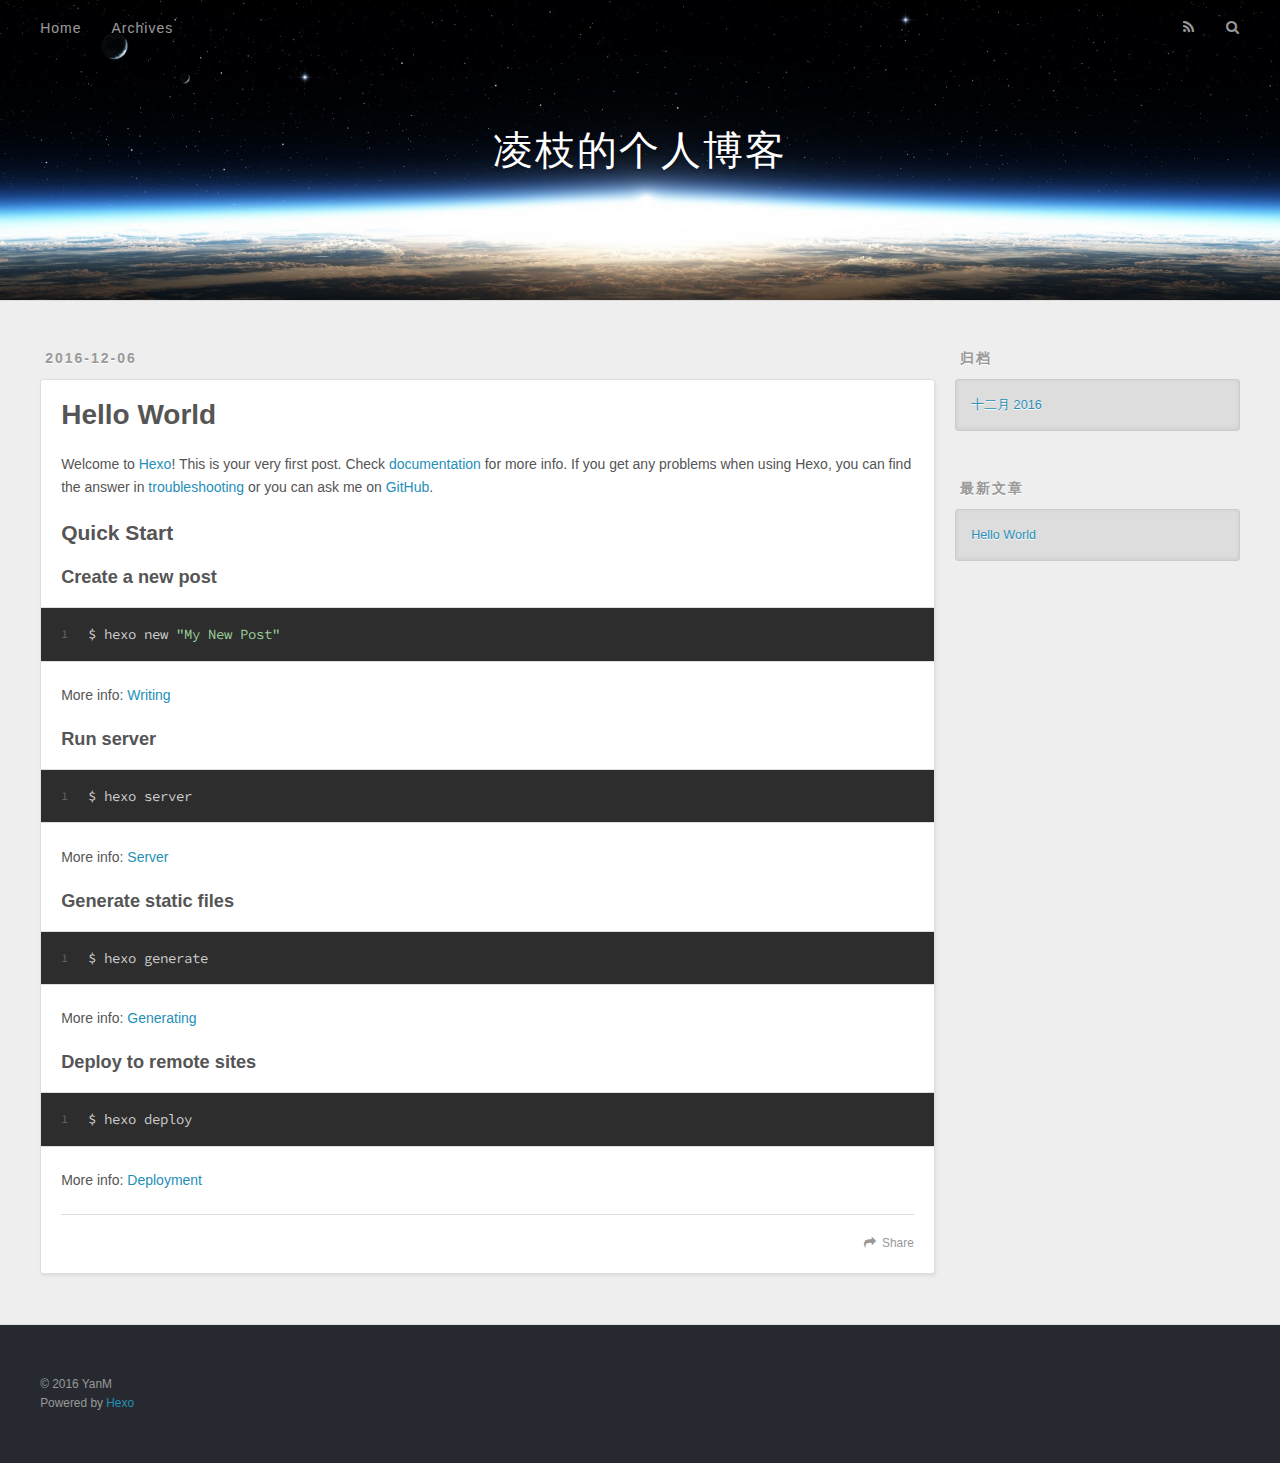
==== 2016/12/06/hello-world/index.html @ a0cae117 "Site updated: 2016-12-06 18:50:30" ====
<!DOCTYPE html>
<html>
<head>
  <meta charset="utf-8">
  
  <title>Hello World | 凌枝的个人博客</title>
  <meta name="viewport" content="width=device-width, initial-scale=1, maximum-scale=1">
  <meta name="description" content="Welcome to Hexo! This is your very first post. Check documentation for more info. If you get any problems when using Hexo, you can find the answer in troubleshooting or you can ask me on GitHub.
Quick">
<meta property="og:type" content="article">
<meta property="og:title" content="Hello World">
<meta property="og:url" content="http://yoursite.com/2016/12/06/hello-world/index.html">
<meta property="og:site_name" content="凌枝的个人博客">
<meta property="og:description" content="Welcome to Hexo! This is your very first post. Check documentation for more info. If you get any problems when using Hexo, you can find the answer in troubleshooting or you can ask me on GitHub.
Quick">
<meta property="og:updated_time" content="2016-12-06T10:41:35.000Z">
<meta name="twitter:card" content="summary">
<meta name="twitter:title" content="Hello World">
<meta name="twitter:description" content="Welcome to Hexo! This is your very first post. Check documentation for more info. If you get any problems when using Hexo, you can find the answer in troubleshooting or you can ask me on GitHub.
Quick">
  
    <link rel="alternate" href="/atom.xml" title="凌枝的个人博客" type="application/atom+xml">
  
  
    <link rel="icon" href="/favicon.png">
  
  
    <link href="//fonts.googleapis.com/css?family=Source+Code+Pro" rel="stylesheet" type="text/css">
  
  <link rel="stylesheet" href="/css/style.css">
  

</head>

<body>
  <div id="container">
    <div id="wrap">
      <header id="header">
  <div id="banner"></div>
  <div id="header-outer" class="outer">
    <div id="header-title" class="inner">
      <h1 id="logo-wrap">
        <a href="/" id="logo">凌枝的个人博客</a>
      </h1>
      
    </div>
    <div id="header-inner" class="inner">
      <nav id="main-nav">
        <a id="main-nav-toggle" class="nav-icon"></a>
        
          <a class="main-nav-link" href="/">Home</a>
        
          <a class="main-nav-link" href="/archives">Archives</a>
        
      </nav>
      <nav id="sub-nav">
        
          <a id="nav-rss-link" class="nav-icon" href="/atom.xml" title="RSS Feed"></a>
        
        <a id="nav-search-btn" class="nav-icon" title="搜索"></a>
      </nav>
      <div id="search-form-wrap">
        <form action="//google.com/search" method="get" accept-charset="UTF-8" class="search-form"><input type="search" name="q" results="0" class="search-form-input" placeholder="Search"><button type="submit" class="search-form-submit">&#xF002;</button><input type="hidden" name="sitesearch" value="http://yoursite.com"></form>
      </div>
    </div>
  </div>
</header>
      <div class="outer">
        <section id="main"><article id="post-hello-world" class="article article-type-post" itemscope itemprop="blogPost">
  <div class="article-meta">
    <a href="/2016/12/06/hello-world/" class="article-date">
  <time datetime="2016-12-06T08:45:27.000Z" itemprop="datePublished">2016-12-06</time>
</a>
    
  </div>
  <div class="article-inner">
    
    
      <header class="article-header">
        
  
    <h1 class="article-title" itemprop="name">
      Hello World
    </h1>
  

      </header>
    
    <div class="article-entry" itemprop="articleBody">
      
        <p>Welcome to <a href="https://hexo.io/" target="_blank" rel="external">Hexo</a>! This is your very first post. Check <a href="https://hexo.io/docs/" target="_blank" rel="external">documentation</a> for more info. If you get any problems when using Hexo, you can find the answer in <a href="https://hexo.io/docs/troubleshooting.html" target="_blank" rel="external">troubleshooting</a> or you can ask me on <a href="https://github.com/hexojs/hexo/issues" target="_blank" rel="external">GitHub</a>.</p>
<h2 id="Quick-Start"><a href="#Quick-Start" class="headerlink" title="Quick Start"></a>Quick Start</h2><h3 id="Create-a-new-post"><a href="#Create-a-new-post" class="headerlink" title="Create a new post"></a>Create a new post</h3><figure class="highlight bash"><table><tr><td class="gutter"><pre><div class="line">1</div></pre></td><td class="code"><pre><div class="line">$ hexo new <span class="string">"My New Post"</span></div></pre></td></tr></table></figure>
<p>More info: <a href="https://hexo.io/docs/writing.html" target="_blank" rel="external">Writing</a></p>
<h3 id="Run-server"><a href="#Run-server" class="headerlink" title="Run server"></a>Run server</h3><figure class="highlight bash"><table><tr><td class="gutter"><pre><div class="line">1</div></pre></td><td class="code"><pre><div class="line">$ hexo server</div></pre></td></tr></table></figure>
<p>More info: <a href="https://hexo.io/docs/server.html" target="_blank" rel="external">Server</a></p>
<h3 id="Generate-static-files"><a href="#Generate-static-files" class="headerlink" title="Generate static files"></a>Generate static files</h3><figure class="highlight bash"><table><tr><td class="gutter"><pre><div class="line">1</div></pre></td><td class="code"><pre><div class="line">$ hexo generate</div></pre></td></tr></table></figure>
<p>More info: <a href="https://hexo.io/docs/generating.html" target="_blank" rel="external">Generating</a></p>
<h3 id="Deploy-to-remote-sites"><a href="#Deploy-to-remote-sites" class="headerlink" title="Deploy to remote sites"></a>Deploy to remote sites</h3><figure class="highlight bash"><table><tr><td class="gutter"><pre><div class="line">1</div></pre></td><td class="code"><pre><div class="line">$ hexo deploy</div></pre></td></tr></table></figure>
<p>More info: <a href="https://hexo.io/docs/deployment.html" target="_blank" rel="external">Deployment</a></p>

      
    </div>
    <footer class="article-footer">
      <a data-url="http://yoursite.com/2016/12/06/hello-world/" data-id="ciwddnq8100002xr3yywm5jk7" class="article-share-link">Share</a>
      
      
    </footer>
  </div>
  
    
  
</article>

</section>
        
          <aside id="sidebar">
  
    

  
    

  
    
  
    
  <div class="widget-wrap">
    <h3 class="widget-title">归档</h3>
    <div class="widget">
      <ul class="archive-list"><li class="archive-list-item"><a class="archive-list-link" href="/archives/2016/12/">十二月 2016</a></li></ul>
    </div>
  </div>


  
    
  <div class="widget-wrap">
    <h3 class="widget-title">最新文章</h3>
    <div class="widget">
      <ul>
        
          <li>
            <a href="/2016/12/06/hello-world/">Hello World</a>
          </li>
        
      </ul>
    </div>
  </div>

  
</aside>
        
      </div>
      <footer id="footer">
  
  <div class="outer">
    <div id="footer-info" class="inner">
      &copy; 2016 YanM<br>
      Powered by <a href="http://hexo.io/" target="_blank">Hexo</a>
    </div>
  </div>
</footer>
    </div>
    <nav id="mobile-nav">
  
    <a href="/" class="mobile-nav-link">Home</a>
  
    <a href="/archives" class="mobile-nav-link">Archives</a>
  
</nav>
    

<script src="//ajax.googleapis.com/ajax/libs/jquery/2.0.3/jquery.min.js"></script>


  <link rel="stylesheet" href="/fancybox/jquery.fancybox.css">
  <script src="/fancybox/jquery.fancybox.pack.js"></script>


<script src="/js/script.js"></script>

  </div>
</body>
</html>
---- css/style.css ----
body {
  width: 100%;
}
body:before,
body:after {
  content: "";
  display: table;
}
body:after {
  clear: both;
}
html,
body,
div,
span,
applet,
object,
iframe,
h1,
h2,
h3,
h4,
h5,
h6,
p,
blockquote,
pre,
a,
abbr,
acronym,
address,
big,
cite,
code,
del,
dfn,
em,
img,
ins,
kbd,
q,
s,
samp,
small,
strike,
strong,
sub,
sup,
tt,
var,
dl,
dt,
dd,
ol,
ul,
li,
fieldset,
form,
label,
legend,
table,
caption,
tbody,
tfoot,
thead,
tr,
th,
td {
  margin: 0;
  padding: 0;
  border: 0;
  outline: 0;
  font-weight: inherit;
  font-style: inherit;
  font-family: inherit;
  font-size: 100%;
  vertical-align: baseline;
}
body {
  line-height: 1;
  color: #000;
  background: #fff;
}
ol,
ul {
  list-style: none;
}
table {
  border-collapse: separate;
  border-spacing: 0;
  vertical-align: middle;
}
caption,
th,
td {
  text-align: left;
  font-weight: normal;
  vertical-align: middle;
}
a img {
  border: none;
}
input,
button {
  margin: 0;
  padding: 0;
}
input::-moz-focus-inner,
button::-moz-focus-inner {
  border: 0;
  padding: 0;
}
@font-face {
  font-family: FontAwesome;
  font-style: normal;
  font-weight: normal;
  src: url("fonts/fontawesome-webfont.eot?v=#4.0.3");
  src: url("fonts/fontawesome-webfont.eot?#iefix&v=#4.0.3") format("embedded-opentype"), url("fonts/fontawesome-webfont.woff?v=#4.0.3") format("woff"), url("fonts/fontawesome-webfont.ttf?v=#4.0.3") format("truetype"), url("fonts/fontawesome-webfont.svg#fontawesomeregular?v=#4.0.3") format("svg");
}
html,
body,
#container {
  height: 100%;
}
body {
  background: #eee;
  font: 14px "Helvetica Neue", Helvetica, Arial, sans-serif;
  -webkit-text-size-adjust: 100%;
}
.outer {
  max-width: 1220px;
  margin: 0 auto;
  padding: 0 20px;
}
.outer:before,
.outer:after {
  content: "";
  display: table;
}
.outer:after {
  clear: both;
}
.inner {
  display: inline;
  float: left;
  width: 98.33333333333333%;
  margin: 0 0.833333333333333%;
}
.left,
.alignleft {
  float: left;
}
.right,
.alignright {
  float: right;
}
.clear {
  clear: both;
}
#container {
  position: relative;
}
.mobile-nav-on {
  overflow: hidden;
}
#wrap {
  height: 100%;
  width: 100%;
  position: absolute;
  top: 0;
  left: 0;
  -webkit-transition: 0.2s ease-out;
  -moz-transition: 0.2s ease-out;
  -ms-transition: 0.2s ease-out;
  transition: 0.2s ease-out;
  z-index: 1;
  background: #eee;
}
.mobile-nav-on #wrap {
  left: 280px;
}
@media screen and (min-width: 768px) {
  #main {
    display: inline;
    float: left;
    width: 73.33333333333333%;
    margin: 0 0.833333333333333%;
  }
}
.article-date,
.article-category-link,
.archive-year,
.widget-title {
  text-decoration: none;
  text-transform: uppercase;
  letter-spacing: 2px;
  color: #999;
  margin-bottom: 1em;
  margin-left: 5px;
  line-height: 1em;
  text-shadow: 0 1px #fff;
  font-weight: bold;
}
.article-inner,
.archive-article-inner {
  background: #fff;
  -webkit-box-shadow: 1px 2px 3px #ddd;
  box-shadow: 1px 2px 3px #ddd;
  border: 1px solid #ddd;
  border-radius: 3px;
}
.article-entry h1,
.widget h1 {
  font-size: 2em;
}
.article-entry h2,
.widget h2 {
  font-size: 1.5em;
}
.article-entry h3,
.widget h3 {
  font-size: 1.3em;
}
.article-entry h4,
.widget h4 {
  font-size: 1.2em;
}
.article-entry h5,
.widget h5 {
  font-size: 1em;
}
.article-entry h6,
.widget h6 {
  font-size: 1em;
  color: #999;
}
.article-entry hr,
.widget hr {
  border: 1px dashed #ddd;
}
.article-entry strong,
.widget strong {
  font-weight: bold;
}
.article-entry em,
.widget em,
.article-entry cite,
.widget cite {
  font-style: italic;
}
.article-entry sup,
.widget sup,
.article-entry sub,
.widget sub {
  font-size: 0.75em;
  line-height: 0;
  position: relative;
  vertical-align: baseline;
}
.article-entry sup,
.widget sup {
  top: -0.5em;
}
.article-entry sub,
.widget sub {
  bottom: -0.2em;
}
.article-entry small,
.widget small {
  font-size: 0.85em;
}
.article-entry acronym,
.widget acronym,
.article-entry abbr,
.widget abbr {
  border-bottom: 1px dotted;
}
.article-entry ul,
.widget ul,
.article-entry ol,
.widget ol,
.article-entry dl,
.widget dl {
  margin: 0 20px;
  line-height: 1.6em;
}
.article-entry ul ul,
.widget ul ul,
.article-entry ol ul,
.widget ol ul,
.article-entry ul ol,
.widget ul ol,
.article-entry ol ol,
.widget ol ol {
  margin-top: 0;
  margin-bottom: 0;
}
.article-entry ul,
.widget ul {
  list-style: disc;
}
.article-entry ol,
.widget ol {
  list-style: decimal;
}
.article-entry dt,
.widget dt {
  font-weight: bold;
}
#header {
  height: 300px;
  position: relative;
  border-bottom: 1px solid #ddd;
}
#header:before,
#header:after {
  content: "";
  position: absolute;
  left: 0;
  right: 0;
  height: 40px;
}
#header:before {
  top: 0;
  background: -webkit-linear-gradient(rgba(0,0,0,0.2), transparent);
  background: -moz-linear-gradient(rgba(0,0,0,0.2), transparent);
  background: -ms-linear-gradient(rgba(0,0,0,0.2), transparent);
  background: linear-gradient(rgba(0,0,0,0.2), transparent);
}
#header:after {
  bottom: 0;
  background: -webkit-linear-gradient(transparent, rgba(0,0,0,0.2));
  background: -moz-linear-gradient(transparent, rgba(0,0,0,0.2));
  background: -ms-linear-gradient(transparent, rgba(0,0,0,0.2));
  background: linear-gradient(transparent, rgba(0,0,0,0.2));
}
#header-outer {
  height: 100%;
  position: relative;
}
#header-inner {
  position: relative;
  overflow: hidden;
}
#banner {
  position: absolute;
  top: 0;
  left: 0;
  width: 100%;
  height: 100%;
  background: url("images/banner.jpg") center #000;
  -webkit-background-size: cover;
  -moz-background-size: cover;
  background-size: cover;
  z-index: -1;
}
#header-title {
  text-align: center;
  height: 40px;
  position: absolute;
  top: 50%;
  left: 0;
  margin-top: -20px;
}
#logo,
#subtitle {
  text-decoration: none;
  color: #fff;
  font-weight: 300;
  text-shadow: 0 1px 4px rgba(0,0,0,0.3);
}
#logo {
  font-size: 40px;
  line-height: 40px;
  letter-spacing: 2px;
}
#subtitle {
  font-size: 16px;
  line-height: 16px;
  letter-spacing: 1px;
}
#subtitle-wrap {
  margin-top: 16px;
}
#main-nav {
  float: left;
  margin-left: -15px;
}
.nav-icon,
.main-nav-link {
  float: left;
  color: #fff;
  opacity: 0.6;
  text-decoration: none;
  text-shadow: 0 1px rgba(0,0,0,0.2);
  -webkit-transition: opacity 0.2s;
  -moz-transition: opacity 0.2s;
  -ms-transition: opacity 0.2s;
  transition: opacity 0.2s;
  display: block;
  padding: 20px 15px;
}
.nav-icon:hover,
.main-nav-link:hover {
  opacity: 1;
}
.nav-icon {
  font-family: FontAwesome;
  text-align: center;
  font-size: 14px;
  width: 14px;
  height: 14px;
  padding: 20px 15px;
  position: relative;
  cursor: pointer;
}
.main-nav-link {
  font-weight: 300;
  letter-spacing: 1px;
}
@media screen and (max-width: 479px) {
  .main-nav-link {
    display: none;
  }
}
#main-nav-toggle {
  display: none;
}
#main-nav-toggle:before {
  content: "\f0c9";
}
@media screen and (max-width: 479px) {
  #main-nav-toggle {
    display: block;
  }
}
#sub-nav {
  float: right;
  margin-right: -15px;
}
#nav-rss-link:before {
  content: "\f09e";
}
#nav-search-btn:before {
  content: "\f002";
}
#search-form-wrap {
  position: absolute;
  top: 15px;
  width: 150px;
  height: 30px;
  right: -150px;
  opacity: 0;
  -webkit-transition: 0.2s ease-out;
  -moz-transition: 0.2s ease-out;
  -ms-transition: 0.2s ease-out;
  transition: 0.2s ease-out;
}
#search-form-wrap.on {
  opacity: 1;
  right: 0;
}
@media screen and (max-width: 479px) {
  #search-form-wrap {
    width: 100%;
    right: -100%;
  }
}
.search-form {
  position: absolute;
  top: 0;
  left: 0;
  right: 0;
  background: #fff;
  padding: 5px 15px;
  border-radius: 15px;
  -webkit-box-shadow: 0 0 10px rgba(0,0,0,0.3);
  box-shadow: 0 0 10px rgba(0,0,0,0.3);
}
.search-form-input {
  border: none;
  background: none;
  color: #555;
  width: 100%;
  font: 13px "Helvetica Neue", Helvetica, Arial, sans-serif;
  outline: none;
}
.search-form-input::-webkit-search-results-decoration,
.search-form-input::-webkit-search-cancel-button {
  -webkit-appearance: none;
}
.search-form-submit {
  position: absolute;
  top: 50%;
  right: 10px;
  margin-top: -7px;
  font: 13px FontAwesome;
  border: none;
  background: none;
  color: #bbb;
  cursor: pointer;
}
.search-form-submit:hover,
.search-form-submit:focus {
  color: #777;
}
.article {
  margin: 50px 0;
}
.article-inner {
  overflow: hidden;
}
.article-meta:before,
.article-meta:after {
  content: "";
  display: table;
}
.article-meta:after {
  clear: both;
}
.article-date {
  float: left;
}
.article-category {
  float: left;
  line-height: 1em;
  color: #ccc;
  text-shadow: 0 1px #fff;
  margin-left: 8px;
}
.article-category:before {
  content: "\2022";
}
.article-category-link {
  margin: 0 12px 1em;
}
.article-header {
  padding: 20px 20px 0;
}
.article-title {
  text-decoration: none;
  font-size: 2em;
  font-weight: bold;
  color: #555;
  line-height: 1.1em;
  -webkit-transition: color 0.2s;
  -moz-transition: color 0.2s;
  -ms-transition: color 0.2s;
  transition: color 0.2s;
}
a.article-title:hover {
  color: #258fb8;
}
.article-entry {
  color: #555;
  padding: 0 20px;
}
.article-entry:before,
.article-entry:after {
  content: "";
  display: table;
}
.article-entry:after {
  clear: both;
}
.article-entry p,
.article-entry table {
  line-height: 1.6em;
  margin: 1.6em 0;
}
.article-entry h1,
.article-entry h2,
.article-entry h3,
.article-entry h4,
.article-entry h5,
.article-entry h6 {
  font-weight: bold;
}
.article-entry h1,
.article-entry h2,
.article-entry h3,
.article-entry h4,
.article-entry h5,
.article-entry h6 {
  line-height: 1.1em;
  margin: 1.1em 0;
}
.article-entry a {
  color: #258fb8;
  text-decoration: none;
}
.article-entry a:hover {
  text-decoration: underline;
}
.article-entry ul,
.article-entry ol,
.article-entry dl {
  margin-top: 1.6em;
  margin-bottom: 1.6em;
}
.article-entry img,
.article-entry video {
  max-width: 100%;
  height: auto;
  display: block;
  margin: auto;
}
.article-entry iframe {
  border: none;
}
.article-entry table {
  width: 100%;
  border-collapse: collapse;
  border-spacing: 0;
}
.article-entry th {
  font-weight: bold;
  border-bottom: 3px solid #ddd;
  padding-bottom: 0.5em;
}
.article-entry td {
  border-bottom: 1px solid #ddd;
  padding: 10px 0;
}
.article-entry blockquote {
  font-family: Georgia, "Times New Roman", serif;
  font-size: 1.4em;
  margin: 1.6em 20px;
  text-align: center;
}
.article-entry blockquote footer {
  font-size: 14px;
  margin: 1.6em 0;
  font-family: "Helvetica Neue", Helvetica, Arial, sans-serif;
}
.article-entry blockquote footer cite:before {
  content: "—";
  padding: 0 0.5em;
}
.article-entry .pullquote {
  text-align: left;
  width: 45%;
  margin: 0;
}
.article-entry .pullquote.left {
  margin-left: 0.5em;
  margin-right: 1em;
}
.article-entry .pullquote.right {
  margin-right: 0.5em;
  margin-left: 1em;
}
.article-entry .caption {
  color: #999;
  display: block;
  font-size: 0.9em;
  margin-top: 0.5em;
  position: relative;
  text-align: center;
}
.article-entry .video-container {
  position: relative;
  padding-top: 56.25%;
  height: 0;
  overflow: hidden;
}
.article-entry .video-container iframe,
.article-entry .video-container object,
.article-entry .video-container embed {
  position: absolute;
  top: 0;
  left: 0;
  width: 100%;
  height: 100%;
  margin-top: 0;
}
.article-more-link a {
  display: inline-block;
  line-height: 1em;
  padding: 6px 15px;
  border-radius: 15px;
  background: #eee;
  color: #999;
  text-shadow: 0 1px #fff;
  text-decoration: none;
}
.article-more-link a:hover {
  background: #258fb8;
  color: #fff;
  text-decoration: none;
  text-shadow: 0 1px #1e7293;
}
.article-footer {
  font-size: 0.85em;
  line-height: 1.6em;
  border-top: 1px solid #ddd;
  padding-top: 1.6em;
  margin: 0 20px 20px;
}
.article-footer:before,
.article-footer:after {
  content: "";
  display: table;
}
.article-footer:after {
  clear: both;
}
.article-footer a {
  color: #999;
  text-decoration: none;
}
.article-footer a:hover {
  color: #555;
}
.article-tag-list-item {
  float: left;
  margin-right: 10px;
}
.article-tag-list-link:before {
  content: "#";
}
.article-comment-link {
  float: right;
}
.article-comment-link:before {
  content: "\f075";
  font-family: FontAwesome;
  padding-right: 8px;
}
.article-share-link {
  cursor: pointer;
  float: right;
  margin-left: 20px;
}
.article-share-link:before {
  content: "\f064";
  font-family: FontAwesome;
  padding-right: 6px;
}
#article-nav {
  position: relative;
}
#article-nav:before,
#article-nav:after {
  content: "";
  display: table;
}
#article-nav:after {
  clear: both;
}
@media screen and (min-width: 768px) {
  #article-nav {
    margin: 50px 0;
  }
  #article-nav:before {
    width: 8px;
    height: 8px;
    position: absolute;
    top: 50%;
    left: 50%;
    margin-top: -4px;
    margin-left: -4px;
    content: "";
    border-radius: 50%;
    background: #ddd;
    -webkit-box-shadow: 0 1px 2px #fff;
    box-shadow: 0 1px 2px #fff;
  }
}
.article-nav-link-wrap {
  text-decoration: none;
  text-shadow: 0 1px #fff;
  color: #999;
  -webkit-box-sizing: border-box;
  -moz-box-sizing: border-box;
  box-sizing: border-box;
  margin-top: 50px;
  text-align: center;
  display: block;
}
.article-nav-link-wrap:hover {
  color: #555;
}
@media screen and (min-width: 768px) {
  .article-nav-link-wrap {
    width: 50%;
    margin-top: 0;
  }
}
@media screen and (min-width: 768px) {
  #article-nav-newer {
    float: left;
    text-align: right;
    padding-right: 20px;
  }
}
@media screen and (min-width: 768px) {
  #article-nav-older {
    float: right;
    text-align: left;
    padding-left: 20px;
  }
}
.article-nav-caption {
  text-transform: uppercase;
  letter-spacing: 2px;
  color: #ddd;
  line-height: 1em;
  font-weight: bold;
}
#article-nav-newer .article-nav-caption {
  margin-right: -2px;
}
.article-nav-title {
  font-size: 0.85em;
  line-height: 1.6em;
  margin-top: 0.5em;
}
.article-share-box {
  position: absolute;
  display: none;
  background: #fff;
  -webkit-box-shadow: 1px 2px 10px rgba(0,0,0,0.2);
  box-shadow: 1px 2px 10px rgba(0,0,0,0.2);
  border-radius: 3px;
  margin-left: -145px;
  overflow: hidden;
  z-index: 1;
}
.article-share-box.on {
  display: block;
}
.article-share-input {
  width: 100%;
  background: none;
  -webkit-box-sizing: border-box;
  -moz-box-sizing: border-box;
  box-sizing: border-box;
  font: 14px "Helvetica Neue", Helvetica, Arial, sans-serif;
  padding: 0 15px;
  color: #555;
  outline: none;
  border: 1px solid #ddd;
  border-radius: 3px 3px 0 0;
  height: 36px;
  line-height: 36px;
}
.article-share-links {
  background: #eee;
}
.article-share-links:before,
.article-share-links:after {
  content: "";
  display: table;
}
.article-share-links:after {
  clear: both;
}
.article-share-twitter,
.article-share-facebook,
.article-share-pinterest,
.article-share-google {
  width: 50px;
  height: 36px;
  display: block;
  float: left;
  position: relative;
  color: #999;
  text-shadow: 0 1px #fff;
}
.article-share-twitter:before,
.article-share-facebook:before,
.article-share-pinterest:before,
.article-share-google:before {
  font-size: 20px;
  font-family: FontAwesome;
  width: 20px;
  height: 20px;
  position: absolute;
  top: 50%;
  left: 50%;
  margin-top: -10px;
  margin-left: -10px;
  text-align: center;
}
.article-share-twitter:hover,
.article-share-facebook:hover,
.article-share-pinterest:hover,
.article-share-google:hover {
  color: #fff;
}
.article-share-twitter:before {
  content: "\f099";
}
.article-share-twitter:hover {
  background: #00aced;
  text-shadow: 0 1px #008abe;
}
.article-share-facebook:before {
  content: "\f09a";
}
.article-share-facebook:hover {
  background: #3b5998;
  text-shadow: 0 1px #2f477a;
}
.article-share-pinterest:before {
  content: "\f0d2";
}
.article-share-pinterest:hover {
  background: #cb2027;
  text-shadow: 0 1px #a21a1f;
}
.article-share-google:before {
  content: "\f0d5";
}
.article-share-google:hover {
  background: #dd4b39;
  text-shadow: 0 1px #be3221;
}
.article-gallery {
  background: #000;
  position: relative;
}
.article-gallery-photos {
  position: relative;
  overflow: hidden;
}
.article-gallery-img {
  display: none;
  max-width: 100%;
}
.article-gallery-img:first-child {
  display: block;
}
.article-gallery-img.loaded {
  position: absolute;
  display: block;
}
.article-gallery-img img {
  display: block;
  max-width: 100%;
  margin: 0 auto;
}
#comments {
  background: #fff;
  -webkit-box-shadow: 1px 2px 3px #ddd;
  box-shadow: 1px 2px 3px #ddd;
  padding: 20px;
  border: 1px solid #ddd;
  border-radius: 3px;
  margin: 50px 0;
}
#comments a {
  color: #258fb8;
}
.archives-wrap {
  margin: 50px 0;
}
.archives:before,
.archives:after {
  content: "";
  display: table;
}
.archives:after {
  clear: both;
}
.archive-year-wrap {
  margin-bottom: 1em;
}
.archives {
  -webkit-column-gap: 10px;
  -moz-column-gap: 10px;
  column-gap: 10px;
}
@media screen and (min-width: 480px) and (max-width: 767px) {
  .archives {
    -webkit-column-count: 2;
    -moz-column-count: 2;
    column-count: 2;
  }
}
@media screen and (min-width: 768px) {
  .archives {
    -webkit-column-count: 3;
    -moz-column-count: 3;
    column-count: 3;
  }
}
.archive-article {
  -webkit-column-break-inside: avoid;
  page-break-inside: avoid;
  overflow: hidden;
  break-inside: avoid-column;
}
.archive-article-inner {
  padding: 10px;
  margin-bottom: 15px;
}
.archive-article-title {
  text-decoration: none;
  font-weight: bold;
  color: #555;
  -webkit-transition: color 0.2s;
  -moz-transition: color 0.2s;
  -ms-transition: color 0.2s;
  transition: color 0.2s;
  line-height: 1.6em;
}
.archive-article-title:hover {
  color: #258fb8;
}
.archive-article-footer {
  margin-top: 1em;
}
.archive-article-date {
  color: #999;
  text-decoration: none;
  font-size: 0.85em;
  line-height: 1em;
  margin-bottom: 0.5em;
  display: block;
}
#page-nav {
  margin: 50px auto;
  background: #fff;
  -webkit-box-shadow: 1px 2px 3px #ddd;
  box-shadow: 1px 2px 3px #ddd;
  border: 1px solid #ddd;
  border-radius: 3px;
  text-align: center;
  color: #999;
  overflow: hidden;
}
#page-nav:before,
#page-nav:after {
  content: "";
  display: table;
}
#page-nav:after {
  clear: both;
}
#page-nav a,
#page-nav span {
  padding: 10px 20px;
  line-height: 1;
  height: 2ex;
}
#page-nav a {
  color: #999;
  text-decoration: none;
}
#page-nav a:hover {
  background: #999;
  color: #fff;
}
#page-nav .prev {
  float: left;
}
#page-nav .next {
  float: right;
}
#page-nav .page-number {
  display: inline-block;
}
@media screen and (max-width: 479px) {
  #page-nav .page-number {
    display: none;
  }
}
#page-nav .current {
  color: #555;
  font-weight: bold;
}
#page-nav .space {
  color: #ddd;
}
#footer {
  background: #262a30;
  padding: 50px 0;
  border-top: 1px solid #ddd;
  color: #999;
}
#footer a {
  color: #258fb8;
  text-decoration: none;
}
#footer a:hover {
  text-decoration: underline;
}
#footer-info {
  line-height: 1.6em;
  font-size: 0.85em;
}
.article-entry pre,
.article-entry .highlight {
  background: #2d2d2d;
  margin: 0 -20px;
  padding: 15px 20px;
  border-style: solid;
  border-color: #ddd;
  border-width: 1px 0;
  overflow: auto;
  color: #ccc;
  line-height: 22.400000000000002px;
}
.article-entry .highlight .gutter pre,
.article-entry .gist .gist-file .gist-data .line-numbers {
  color: #666;
  font-size: 0.85em;
}
.article-entry pre,
.article-entry code {
  font-family: "Source Code Pro", Consolas, Monaco, Menlo, Consolas, monospace;
}
.article-entry code {
  background: #eee;
  text-shadow: 0 1px #fff;
  padding: 0 0.3em;
}
.article-entry pre code {
  background: none;
  text-shadow: none;
  padding: 0;
}
.article-entry .highlight pre {
  border: none;
  margin: 0;
  padding: 0;
}
.article-entry .highlight table {
  margin: 0;
  width: auto;
}
.article-entry .highlight td {
  border: none;
  padding: 0;
}
.article-entry .highlight figcaption {
  font-size: 0.85em;
  color: #999;
  line-height: 1em;
  margin-bottom: 1em;
}
.article-entry .highlight figcaption:before,
.article-entry .highlight figcaption:after {
  content: "";
  display: table;
}
.article-entry .highlight figcaption:after {
  clear: both;
}
.article-entry .highlight figcaption a {
  float: right;
}
.article-entry .highlight .gutter pre {
  text-align: right;
  padding-right: 20px;
}
.article-entry .highlight .line {
  height: 22.400000000000002px;
}
.article-entry .highlight .line.marked {
  background: #515151;
}
.article-entry .gist {
  margin: 0 -20px;
  border-style: solid;
  border-color: #ddd;
  border-width: 1px 0;
  background: #2d2d2d;
  padding: 15px 20px 15px 0;
}
.article-entry .gist .gist-file {
  border: none;
  font-family: "Source Code Pro", Consolas, Monaco, Menlo, Consolas, monospace;
  margin: 0;
}
.article-entry .gist .gist-file .gist-data {
  background: none;
  border: none;
}
.article-entry .gist .gist-file .gist-data .line-numbers {
  background: none;
  border: none;
  padding: 0 20px 0 0;
}
.article-entry .gist .gist-file .gist-data .line-data {
  padding: 0 !important;
}
.article-entry .gist .gist-file .highlight {
  margin: 0;
  padding: 0;
  border: none;
}
.article-entry .gist .gist-file .gist-meta {
  background: #2d2d2d;
  color: #999;
  font: 0.85em "Helvetica Neue", Helvetica, Arial, sans-serif;
  text-shadow: 0 0;
  padding: 0;
  margin-top: 1em;
  margin-left: 20px;
}
.article-entry .gist .gist-file .gist-meta a {
  color: #258fb8;
  font-weight: normal;
}
.article-entry .gist .gist-file .gist-meta a:hover {
  text-decoration: underline;
}
pre .comment,
pre .title {
  color: #999;
}
pre .variable,
pre .attribute,
pre .tag,
pre .regexp,
pre .ruby .constant,
pre .xml .tag .title,
pre .xml .pi,
pre .xml .doctype,
pre .html .doctype,
pre .css .id,
pre .css .class,
pre .css .pseudo {
  color: #f2777a;
}
pre .number,
pre .preprocessor,
pre .built_in,
pre .literal,
pre .params,
pre .constant {
  color: #f99157;
}
pre .class,
pre .ruby .class .title,
pre .css .rules .attribute {
  color: #9c9;
}
pre .string,
pre .value,
pre .inheritance,
pre .header,
pre .ruby .symbol,
pre .xml .cdata {
  color: #9c9;
}
pre .css .hexcolor {
  color: #6cc;
}
pre .function,
pre .python .decorator,
pre .python .title,
pre .ruby .function .title,
pre .ruby .title .keyword,
pre .perl .sub,
pre .javascript .title,
pre .coffeescript .title {
  color: #69c;
}
pre .keyword,
pre .javascript .function {
  color: #c9c;
}
@media screen and (max-width: 479px) {
  #mobile-nav {
    position: absolute;
    top: 0;
    left: 0;
    width: 280px;
    height: 100%;
    background: #191919;
    border-right: 1px solid #fff;
  }
}
@media screen and (max-width: 479px) {
  .mobile-nav-link {
    display: block;
    color: #999;
    text-decoration: none;
    padding: 15px 20px;
    font-weight: bold;
  }
  .mobile-nav-link:hover {
    color: #fff;
  }
}
@media screen and (min-width: 768px) {
  #sidebar {
    display: inline;
    float: left;
    width: 23.333333333333332%;
    margin: 0 0.833333333333333%;
  }
}
.widget-wrap {
  margin: 50px 0;
}
.widget {
  color: #777;
  text-shadow: 0 1px #fff;
  background: #ddd;
  -webkit-box-shadow: 0 -1px 4px #ccc inset;
  box-shadow: 0 -1px 4px #ccc inset;
  border: 1px solid #ccc;
  padding: 15px;
  border-radius: 3px;
}
.widget a {
  color: #258fb8;
  text-decoration: none;
}
.widget a:hover {
  text-decoration: underline;
}
.widget ul ul,
.widget ol ul,
.widget dl ul,
.widget ul ol,
.widget ol ol,
.widget dl ol,
.widget ul dl,
.widget ol dl,
.widget dl dl {
  margin-left: 15px;
  list-style: disc;
}
.widget {
  line-height: 1.6em;
  word-wrap: break-word;
  font-size: 0.9em;
}
.widget ul,
.widget ol {
  list-style: none;
  margin: 0;
}
.widget ul ul,
.widget ol ul,
.widget ul ol,
.widget ol ol {
  margin: 0 20px;
}
.widget ul ul,
.widget ol ul {
  list-style: disc;
}
.widget ul ol,
.widget ol ol {
  list-style: decimal;
}
.category-list-count,
.tag-list-count,
.archive-list-count {
  padding-left: 5px;
  color: #999;
  font-size: 0.85em;
}
.category-list-count:before,
.tag-list-count:before,
.archive-list-count:before {
  content: "(";
}
.category-list-count:after,
.tag-list-count:after,
.archive-list-count:after {
  content: ")";
}
.tagcloud a {
  margin-right: 5px;
  display: inline-block;
}
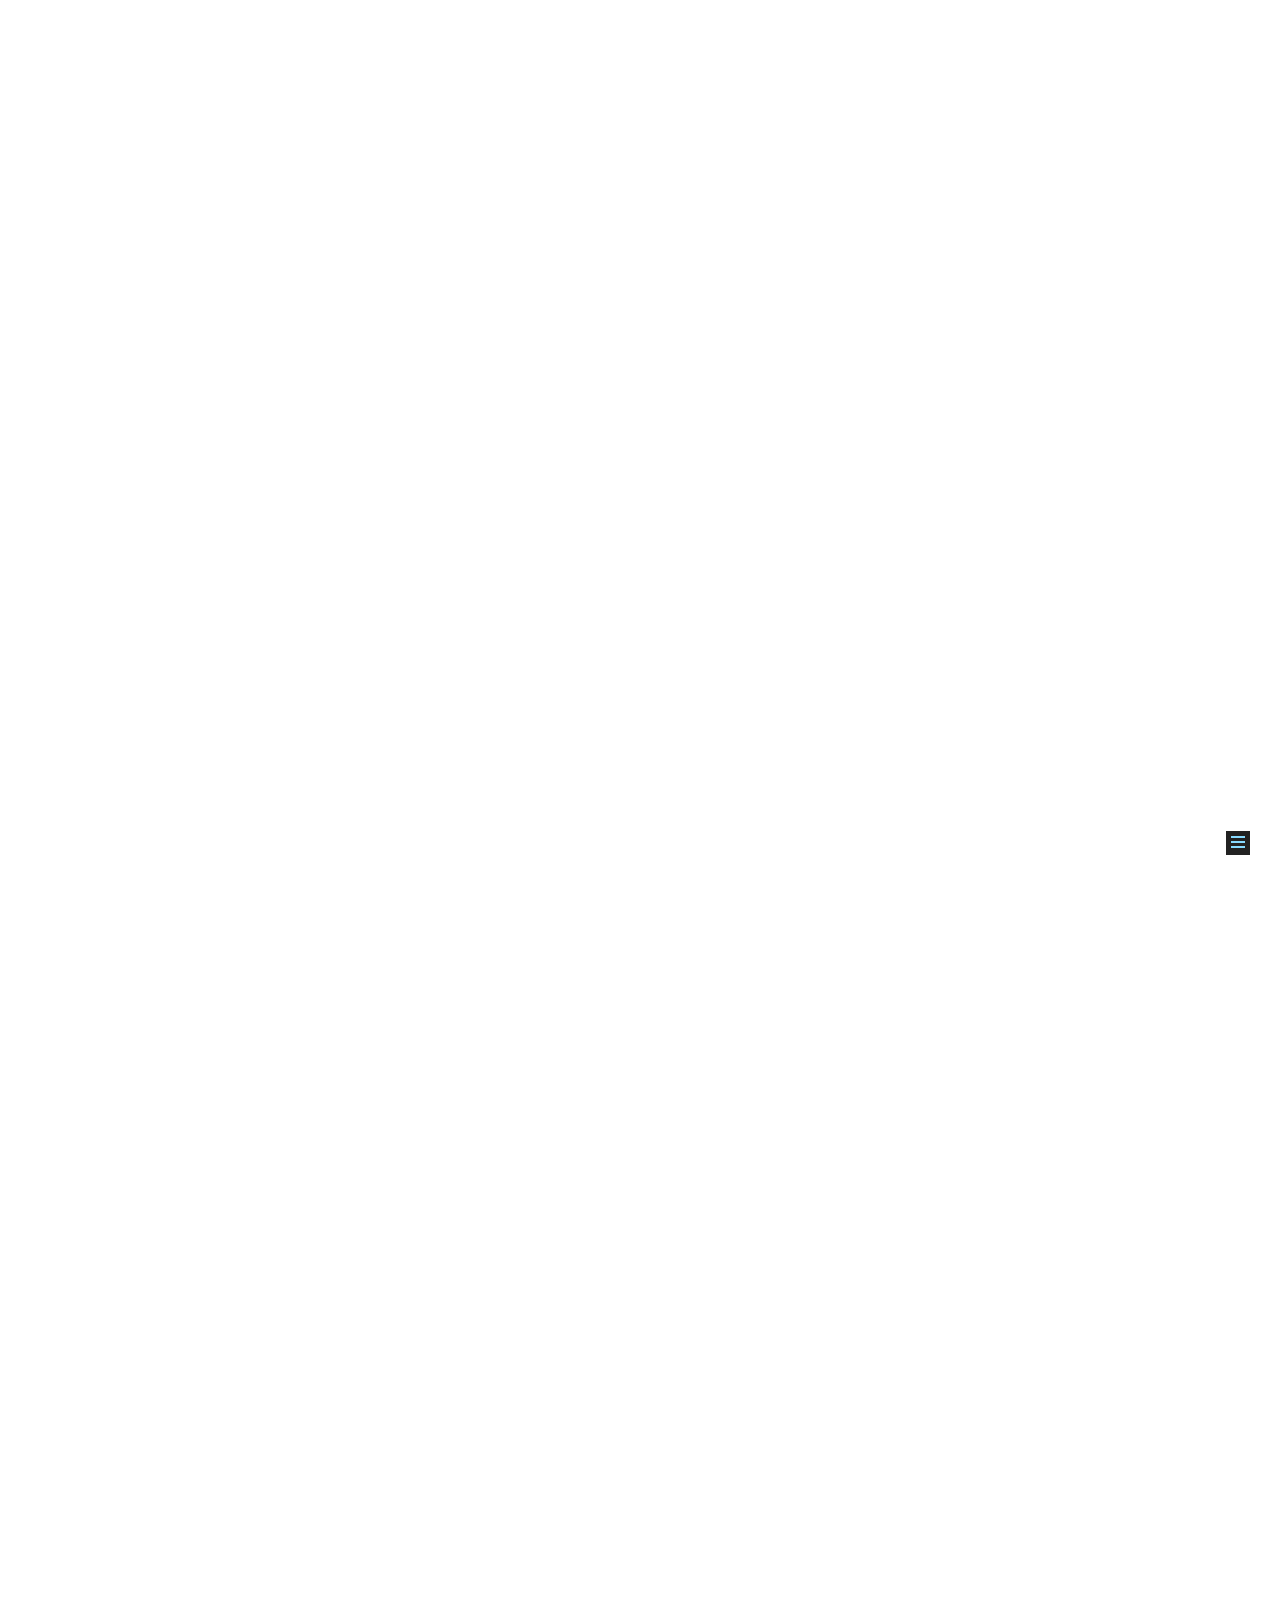
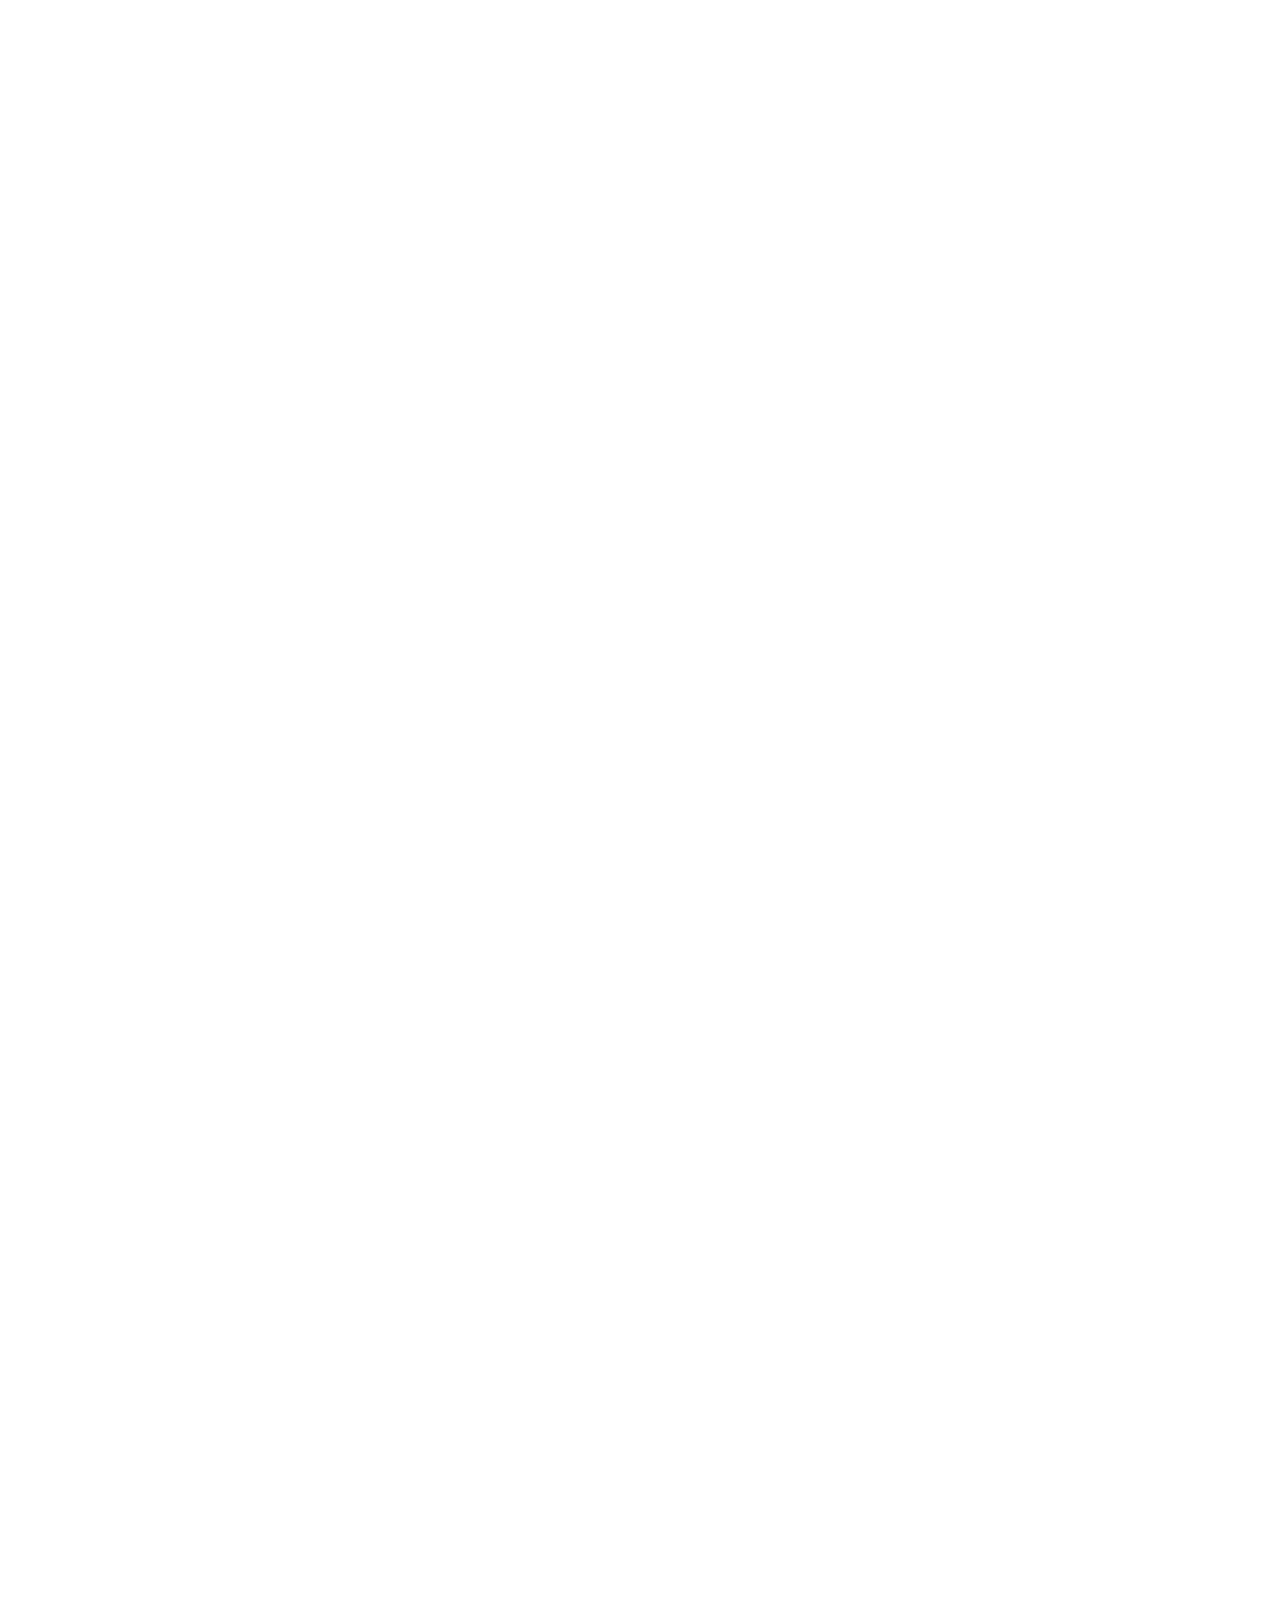
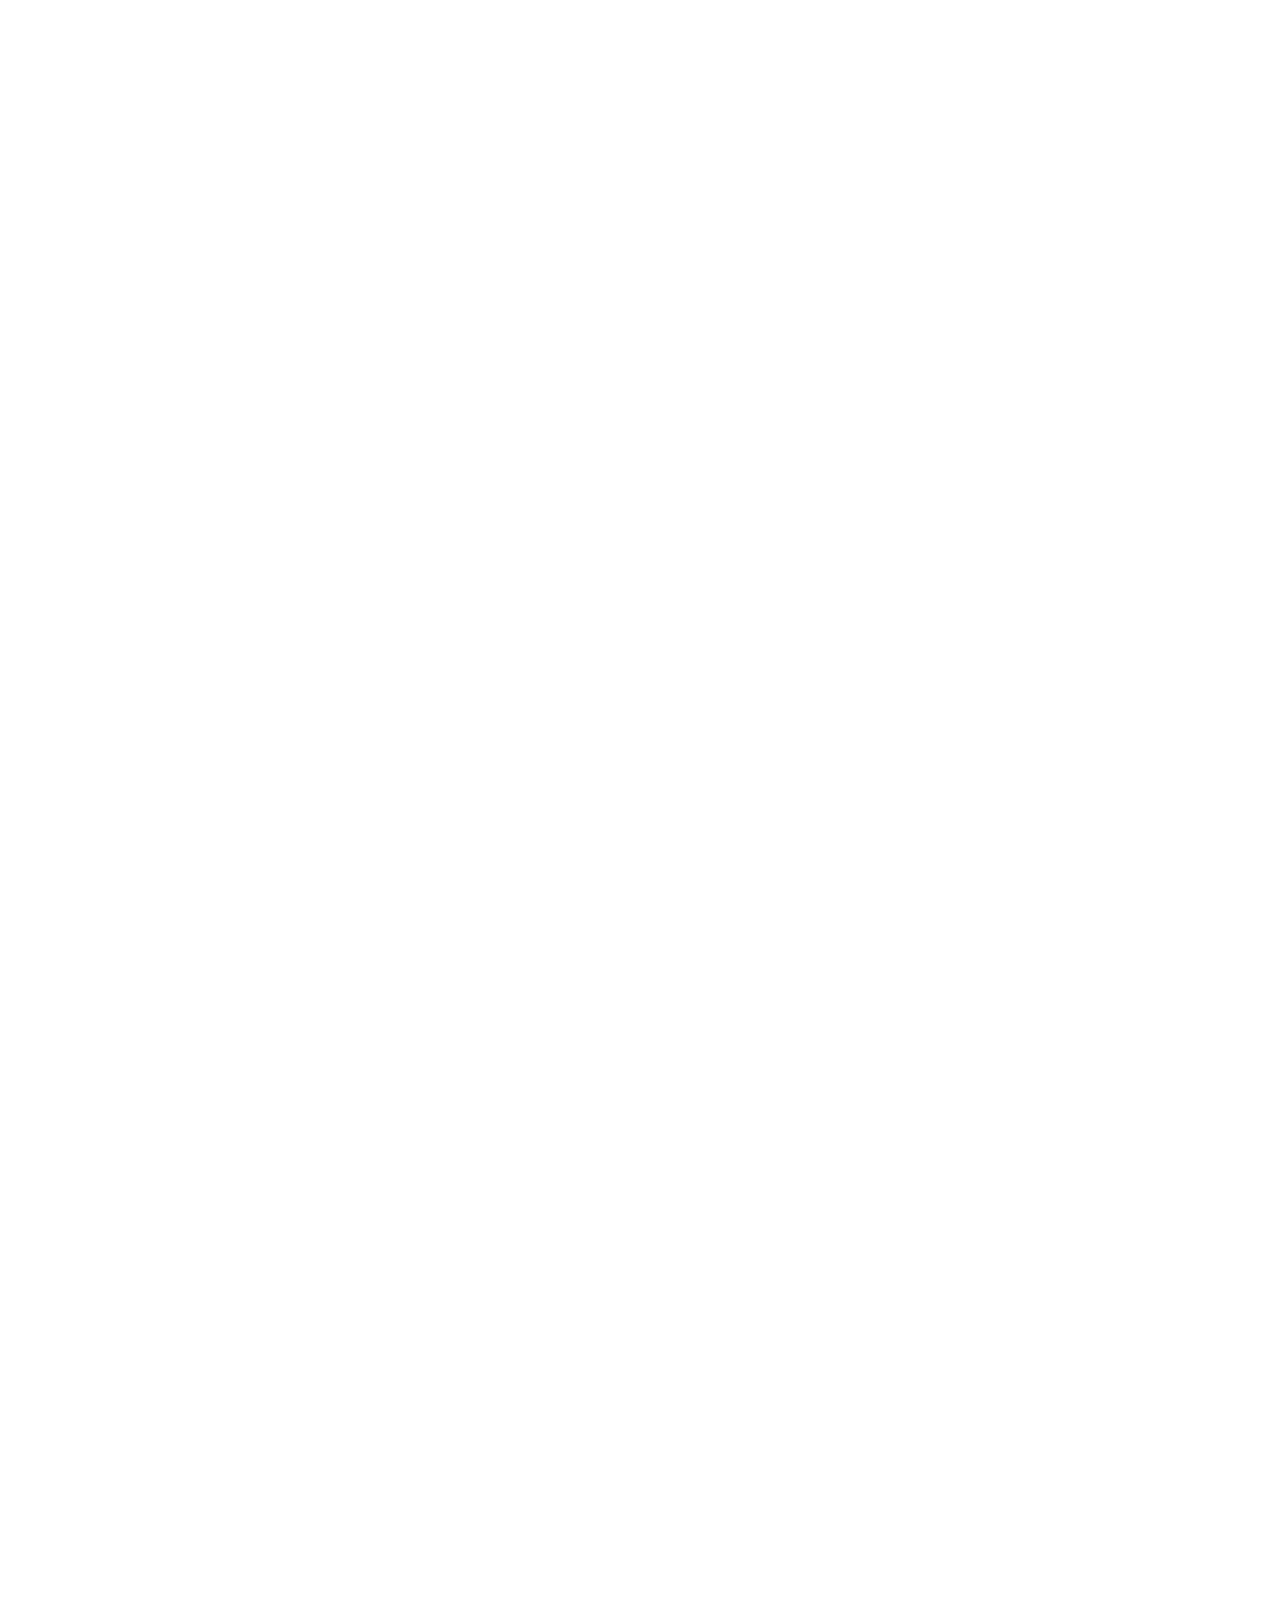
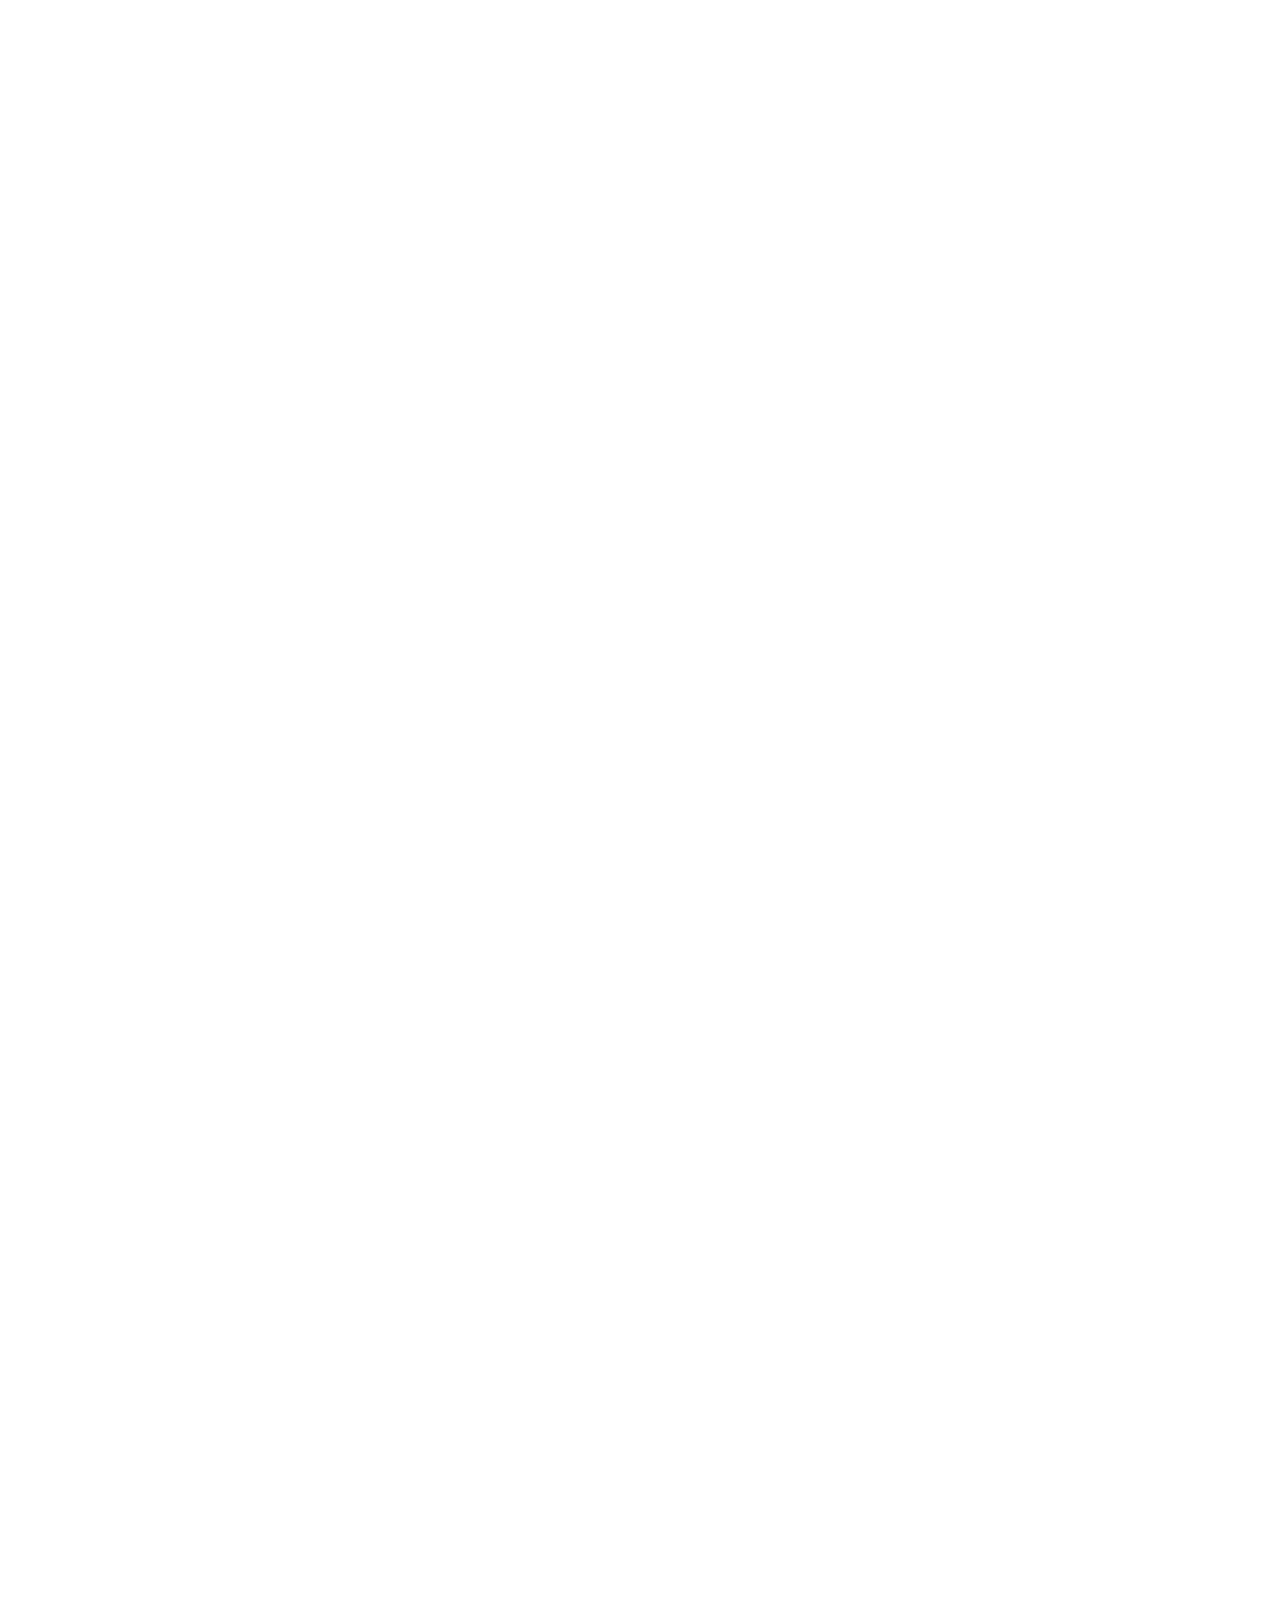
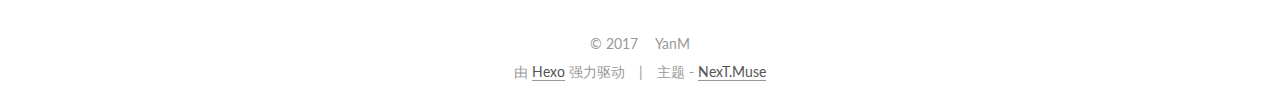
==== commit 3f4bbd69: "Site updated: 2017-03-01 16:10:11" ====
--- a/2016/12/06/hello-world/index.html
+++ b/2016/12/06/hello-world/index.html
@@ -1,184 +1,708 @@
-<!DOCTYPE html>
-<html>
+<!doctype html>
+
+
+
+  
+
+
+<html class="theme-next muse use-motion" lang="zh-Hans">
 <head>
-  <meta charset="utf-8">
-  
-  <title>Hello World | 凌枝的个人博客</title>
-  <meta name="viewport" content="width=device-width, initial-scale=1, maximum-scale=1">
-  <meta name="description" content="Welcome to Hexo! This is your very first post. Check documentation for more info. If you get any problems when using Hexo, you can find the answer in troubleshooting or you can ask me on GitHub.
-Quick">
+  <meta charset="UTF-8"/>
+<meta http-equiv="X-UA-Compatible" content="IE=edge" />
+<meta name="viewport" content="width=device-width, initial-scale=1, maximum-scale=1"/>
+
+
+
+<meta http-equiv="Cache-Control" content="no-transform" />
+<meta http-equiv="Cache-Control" content="no-siteapp" />
+
+
+
+
+
+
+
+
+
+
+
+
+
+
+
+  
+  
+  <link href="/lib/fancybox/source/jquery.fancybox.css?v=2.1.5" rel="stylesheet" type="text/css" />
+
+
+
+
+  
+  
+  
+  
+
+  
+    
+    
+  
+
+  
+
+  
+
+  
+
+  
+
+  
+    
+    
+    <link href="//fonts.googleapis.com/css?family=Lato:300,300italic,400,400italic,700,700italic&subset=latin,latin-ext" rel="stylesheet" type="text/css">
+  
+
+
+
+
+
+
+<link href="/lib/font-awesome/css/font-awesome.min.css?v=4.6.2" rel="stylesheet" type="text/css" />
+
+<link href="/css/main.css?v=5.1.0" rel="stylesheet" type="text/css" />
+
+
+  <meta name="keywords" content="Hexo, NexT" />
+
+
+
+
+
+
+
+
+  <link rel="shortcut icon" type="image/x-icon" href="/favicon.ico?v=5.1.0" />
+
+
+
+
+
+
+<meta name="description" content="看到推库的一篇介绍关于hexo博客模板next主题的技术blog，想加入收藏夹又怕过了很久之后会忘记去看，就厚颜无耻的转载到我博客作为首篇介绍吧~（如有侵权请联系我，立刻删除）
+1.添加云标签添加分类也类似,其他基本跟jacman大同小异，有一些点统计之类的配置由主题配置移到了主目录配置。
+1$ hexo new page &quot;tags&quot;
+
+编辑刚新建的页面，将页面的类型设置为 tags ，主题将自">
 <meta property="og:type" content="article">
-<meta property="og:title" content="Hello World">
-<meta property="og:url" content="http://yoursite.com/2016/12/06/hello-world/index.html">
+<meta property="og:title" content="玩转hexo博客之next">
+<meta property="og:url" content="https://github.com/2016/12/06/hello-world/index.html">
 <meta property="og:site_name" content="凌枝的个人博客">
-<meta property="og:description" content="Welcome to Hexo! This is your very first post. Check documentation for more info. If you get any problems when using Hexo, you can find the answer in troubleshooting or you can ask me on GitHub.
-Quick">
-<meta property="og:updated_time" content="2016-12-06T10:41:35.000Z">
+<meta property="og:description" content="看到推库的一篇介绍关于hexo博客模板next主题的技术blog，想加入收藏夹又怕过了很久之后会忘记去看，就厚颜无耻的转载到我博客作为首篇介绍吧~（如有侵权请联系我，立刻删除）
+1.添加云标签添加分类也类似,其他基本跟jacman大同小异，有一些点统计之类的配置由主题配置移到了主目录配置。
+1$ hexo new page &quot;tags&quot;
+
+编辑刚新建的页面，将页面的类型设置为 tags ，主题将自">
+<meta property="og:updated_time" content="2017-03-01T08:00:59.000Z">
 <meta name="twitter:card" content="summary">
-<meta name="twitter:title" content="Hello World">
-<meta name="twitter:description" content="Welcome to Hexo! This is your very first post. Check documentation for more info. If you get any problems when using Hexo, you can find the answer in troubleshooting or you can ask me on GitHub.
-Quick">
-  
-    <link rel="alternate" href="/atom.xml" title="凌枝的个人博客" type="application/atom+xml">
-  
-  
-    <link rel="icon" href="/favicon.png">
-  
-  
-    <link href="//fonts.googleapis.com/css?family=Source+Code+Pro" rel="stylesheet" type="text/css">
-  
-  <link rel="stylesheet" href="/css/style.css">
-  
-
+<meta name="twitter:title" content="玩转hexo博客之next">
+<meta name="twitter:description" content="看到推库的一篇介绍关于hexo博客模板next主题的技术blog，想加入收藏夹又怕过了很久之后会忘记去看，就厚颜无耻的转载到我博客作为首篇介绍吧~（如有侵权请联系我，立刻删除）
+1.添加云标签添加分类也类似,其他基本跟jacman大同小异，有一些点统计之类的配置由主题配置移到了主目录配置。
+1$ hexo new page &quot;tags&quot;
+
+编辑刚新建的页面，将页面的类型设置为 tags ，主题将自">
+
+
+
+<script type="text/javascript" id="hexo.configurations">
+  var NexT = window.NexT || {};
+  var CONFIG = {
+    root: '/',
+    scheme: 'Muse',
+    sidebar: {"position":"left","display":"post","offset":12,"offset_float":0,"b2t":false,"scrollpercent":false},
+    fancybox: true,
+    motion: true,
+    duoshuo: {
+      userId: '0',
+      author: '博主'
+    },
+    algolia: {
+      applicationID: '',
+      apiKey: '',
+      indexName: '',
+      hits: {"per_page":10},
+      labels: {"input_placeholder":"Search for Posts","hits_empty":"We didn't find any results for the search: ${query}","hits_stats":"${hits} results found in ${time} ms"}
+    }
+  };
+</script>
+
+
+
+  <link rel="canonical" href="https://github.com/2016/12/06/hello-world/"/>
+
+
+
+
+
+  <title> 玩转hexo博客之next | 凌枝的个人博客 </title>
 </head>
 
-<body>
-  <div id="container">
-    <div id="wrap">
-      <header id="header">
-  <div id="banner"></div>
-  <div id="header-outer" class="outer">
-    <div id="header-title" class="inner">
-      <h1 id="logo-wrap">
-        <a href="/" id="logo">凌枝的个人博客</a>
-      </h1>
-      
+<body itemscope itemtype="http://schema.org/WebPage" lang="zh-Hans">
+
+  
+
+
+
+
+
+
+
+
+
+
+
+
+
+
+  
+  
+    
+  
+
+  <div class="container one-collumn sidebar-position-left page-post-detail ">
+    <div class="headband"></div>
+
+    <header id="header" class="header" itemscope itemtype="http://schema.org/WPHeader">
+      <div class="header-inner"><div class="site-brand-wrapper">
+  <div class="site-meta ">
+    
+
+    <div class="custom-logo-site-title">
+      <a href="/"  class="brand" rel="start">
+        <span class="logo-line-before"><i></i></span>
+        <span class="site-title">凌枝的个人博客</span>
+        <span class="logo-line-after"><i></i></span>
+      </a>
     </div>
-    <div id="header-inner" class="inner">
-      <nav id="main-nav">
-        <a id="main-nav-toggle" class="nav-icon"></a>
-        
-          <a class="main-nav-link" href="/">Home</a>
-        
-          <a class="main-nav-link" href="/archives">Archives</a>
-        
-      </nav>
-      <nav id="sub-nav">
-        
-          <a id="nav-rss-link" class="nav-icon" href="/atom.xml" title="RSS Feed"></a>
-        
-        <a id="nav-search-btn" class="nav-icon" title="搜索"></a>
-      </nav>
-      <div id="search-form-wrap">
-        <form action="//google.com/search" method="get" accept-charset="UTF-8" class="search-form"><input type="search" name="q" results="0" class="search-form-input" placeholder="Search"><button type="submit" class="search-form-submit">&#xF002;</button><input type="hidden" name="sitesearch" value="http://yoursite.com"></form>
-      </div>
+      
+        <p class="site-subtitle"></p>
+      
+  </div>
+
+  <div class="site-nav-toggle">
+    <button>
+      <span class="btn-bar"></span>
+      <span class="btn-bar"></span>
+      <span class="btn-bar"></span>
+    </button>
+  </div>
+</div>
+
+<nav class="site-nav">
+  
+
+  
+    <ul id="menu" class="menu">
+      
+        
+        <li class="menu-item menu-item-home">
+          <a href="/" rel="section">
+            
+              <i class="menu-item-icon fa fa-fw fa-home"></i> <br />
+            
+            首页
+          </a>
+        </li>
+      
+        
+        <li class="menu-item menu-item-archives">
+          <a href="/archives" rel="section">
+            
+              <i class="menu-item-icon fa fa-fw fa-archive"></i> <br />
+            
+            归档
+          </a>
+        </li>
+      
+        
+        <li class="menu-item menu-item-categories">
+          <a href="/categories" rel="section">
+            
+              <i class="menu-item-icon fa fa-fw fa-th"></i> <br />
+            
+            分类
+          </a>
+        </li>
+      
+        
+        <li class="menu-item menu-item-tags">
+          <a href="/tags" rel="section">
+            
+              <i class="menu-item-icon fa fa-fw fa-tags"></i> <br />
+            
+            标签
+          </a>
+        </li>
+      
+        
+        <li class="menu-item menu-item-about">
+          <a href="/about" rel="section">
+            
+              <i class="menu-item-icon fa fa-fw fa-user"></i> <br />
+            
+            关于
+          </a>
+        </li>
+      
+
+      
+    </ul>
+  
+
+  
+</nav>
+
+
+
+ </div>
+    </header>
+
+    <main id="main" class="main">
+      <div class="main-inner">
+        <div class="content-wrap">
+          <div id="content" class="content">
+            
+
+  <div id="posts" class="posts-expand">
+    
+
+  
+
+  
+  
+  
+
+  <article class="post post-type-normal " itemscope itemtype="http://schema.org/Article">
+    <link itemprop="mainEntityOfPage" href="https://github.com/2016/12/06/hello-world/">
+
+    <span hidden itemprop="author" itemscope itemtype="http://schema.org/Person">
+      <meta itemprop="name" content="YanM">
+      <meta itemprop="description" content="">
+      <meta itemprop="image" content="https://avatars2.githubusercontent.com/u/19659623?v=3&s=460">
+    </span>
+
+    <span hidden itemprop="publisher" itemscope itemtype="http://schema.org/Organization">
+      <meta itemprop="name" content="凌枝的个人博客">
+    </span>
+
+    
+      <header class="post-header">
+
+        
+        
+          <h1 class="post-title" itemprop="name headline">
+            
+            
+              
+                玩转hexo博客之next
+              
+            
+          </h1>
+        
+
+        <div class="post-meta">
+          <span class="post-time">
+            
+              <span class="post-meta-item-icon">
+                <i class="fa fa-calendar-o"></i>
+              </span>
+              
+                <span class="post-meta-item-text">发表于</span>
+              
+              <time title="创建于" itemprop="dateCreated datePublished" datetime="2016-12-06T16:45:27+08:00">
+                2016-12-06
+              </time>
+            
+
+            
+
+            
+          </span>
+
+          
+
+          
+            
+          
+
+          
+          
+
+          
+
+          
+
+          
+
+        </div>
+      </header>
+    
+
+
+    <div class="post-body" itemprop="articleBody">
+
+      
+      
+
+      
+        <p>看到推库的一篇介绍关于hexo博客模板next主题的技术blog，想加入收藏夹又怕过了很久之后会忘记去看，就厚颜无耻的转载到我博客作为首篇介绍吧~（如有侵权请联系我，立刻删除）</p>
+<h3 id="1-添加云标签"><a href="#1-添加云标签" class="headerlink" title="1.添加云标签"></a>1.添加云标签</h3><p>添加分类也类似,其他基本跟jacman大同小异，有一些点统计之类的配置由主题配置移到了主目录配置。</p>
+<figure class="highlight bash"><table><tr><td class="gutter"><pre><div class="line">1</div></pre></td><td class="code"><pre><div class="line">$ hexo new page <span class="string">"tags"</span></div></pre></td></tr></table></figure>
+<ul>
+<li>编辑刚新建的页面，将页面的类型设置为 tags ，主题将自动为这个页面显示标签云。页面内容如下：</li>
+</ul>
+<figure class="highlight bash"><table><tr><td class="gutter"><pre><div class="line">1</div><div class="line">2</div><div class="line">3</div><div class="line">4</div><div class="line">5</div></pre></td><td class="code"><pre><div class="line">title: Tagcloud</div><div class="line">date: 2017-03-1 12:39:04</div><div class="line"><span class="built_in">type</span>: <span class="string">"tags"</span></div><div class="line">comments: <span class="literal">false</span> <span class="comment"># 关闭这个页面的多说或者 Disqus 评论</span></div><div class="line">---</div></pre></td></tr></table></figure>
+<ul>
+<li>在菜单中添加链接。编辑 主题配置文件 ，添加 tags 到 menu 中，如下:</li>
+</ul>
+<figure class="highlight bash"><table><tr><td class="gutter"><pre><div class="line">1</div><div class="line">2</div><div class="line">3</div><div class="line">4</div></pre></td><td class="code"><pre><div class="line">menu:</div><div class="line">  home: /</div><div class="line">  archives: /archives</div><div class="line">  tags: /tags</div></pre></td></tr></table></figure>
+<h3 id="2-添加音乐播放器"><a href="#2-添加音乐播放器" class="headerlink" title="2.添加音乐播放器"></a>2.添加音乐播放器</h3><p>以前觉得网页嵌入播放器很牛逼的感觉，原来就是一句代码的事儿！感谢外连接，感谢开源，让这个世界变得更美好。<br>markdown语法是完全兼容html代码的，直接把html代码扔进去就oook咯。</p>
+<ul>
+<li>添加豆瓣音乐</li>
+</ul>
+<p>复制下面代码到你的博文任意位置，然后Hexo s预览。</p>
+<p>加入豆瓣音乐 歌曲是随机播放，游客可切歌，不能定制播哪首歌，而且不能按钮停止，只能音量调到0，无语，有利有弊的吧。</p>
+<p>尽量放在最下面，如果你放在最上面，很有可能别人还未点击进入博文，你的博客就有了背景音乐了，要想赶紧播放音乐的另说。</p>
+<figure class="highlight html"><table><tr><td class="gutter"><pre><div class="line">1</div></pre></td><td class="code"><pre><div class="line">$ <span class="tag">&lt;<span class="name">center</span>&gt;</span> <span class="tag">&lt;<span class="name">iframe</span> <span class="attr">name</span>=<span class="string">"iframe_canvas"</span> <span class="attr">src</span>=<span class="string">"http://douban.fm/partner/baidu/doubanradio"</span> <span class="attr">scrolling</span>=<span class="string">"no"</span> <span class="attr">frameborder</span>=<span class="string">"0"</span> <span class="attr">width</span>=<span class="string">"400"</span> <span class="attr">height</span>=<span class="string">"200"</span>&gt;</span><span class="tag">&lt;/<span class="name">iframe</span>&gt;</span> <span class="tag">&lt;/<span class="name">center</span>&gt;</span></div></pre></td></tr></table></figure>
+<ul>
+<li>添加网易云音乐</li>
+</ul>
+<p>打开网页版网易云音乐。</p>
+<p>如果只是加入单曲，只需要搜索歌曲，点开歌曲名，点击生成外链播放器，复制html代码（可以选择是否自动播放），将html代码无需任何修改放入markdown文章里就OK了。</p>
+<p>如果想要加入歌单，就需要自己创建歌单，然后分享歌单，找到自己的分享动态，点进去可以看到有“生成外链播放器”这些字眼，其余操作就和上面一样了。不过，你的歌单有变化的话，这个外链的歌曲同样跟着变，这一点挺棒的。</p>
+<p>例如，播放成都这首歌，自动播放只需要嵌入一下代码</p>
+<figure class="highlight html"><table><tr><td class="gutter"><pre><div class="line">1</div></pre></td><td class="code"><pre><div class="line"><span class="tag">&lt;<span class="name">iframe</span> <span class="attr">frameborder</span>=<span class="string">"no"</span> <span class="attr">border</span>=<span class="string">"0"</span> <span class="attr">marginwidth</span>=<span class="string">"0"</span> <span class="attr">marginheight</span>=<span class="string">"0"</span> <span class="attr">width</span>=<span class="string">330</span> <span class="attr">height</span>=<span class="string">86</span> <span class="attr">src</span>=<span class="string">"http://music.163.com/outchain/player?type=2&amp;id=28947001&amp;auto=1&amp;height=66"</span>&gt;</span><span class="tag">&lt;/<span class="name">iframe</span>&gt;</span></div></pre></td></tr></table></figure>
+<p>嵌入不自动播放只需要把以上代码中的auto改为=0即可，样子是这样的</p>
+<iframe frameborder="no" border="0" marginwidth="0" marginheight="0" width="330" height="86" src="//music.163.com/outchain/player?type=2&id=436514312&auto=0&height=66"></iframe>
+
+<p>类似方法还可以嵌入虾米播播</p>
+<h3 id="3-添加high一下"><a href="#3-添加high一下" class="headerlink" title="3.添加high一下"></a>3.添加high一下</h3><p>再次感谢开源</p>
+<p>效果很赞，整个页面渐进式摇摆，摇摆，还有音乐</p>
+<p>在 Hexo\themes\next\layout_partials\header.swig 中的 ul 标签加入如下 li 代码：</p>
+<figure class="highlight html"><table><tr><td class="gutter"><pre><div class="line">1</div><div class="line">2</div><div class="line">3</div><div class="line">4</div><div class="line">5</div><div class="line">6</div><div class="line">7</div><div class="line">8</div><div class="line">9</div><div class="line">10</div><div class="line">11</div><div class="line">12</div><div class="line">13</div><div class="line">14</div><div class="line">15</div><div class="line">16</div><div class="line">17</div><div class="line">18</div><div class="line">19</div><div class="line">20</div><div class="line">21</div><div class="line">22</div><div class="line">23</div><div class="line">24</div><div class="line">25</div><div class="line">26</div><div class="line">27</div><div class="line">28</div><div class="line">29</div><div class="line">30</div><div class="line">31</div><div class="line">32</div><div class="line">33</div><div class="line">34</div><div class="line">35</div><div class="line">36</div><div class="line">37</div><div class="line">38</div><div class="line">39</div><div class="line">40</div><div class="line">41</div><div class="line">42</div><div class="line">43</div><div class="line">44</div><div class="line">45</div><div class="line">46</div><div class="line">47</div><div class="line">48</div><div class="line">49</div><div class="line">50</div><div class="line">51</div><div class="line">52</div><div class="line">53</div><div class="line">54</div><div class="line">55</div><div class="line">56</div><div class="line">57</div><div class="line">58</div><div class="line">59</div><div class="line">60</div><div class="line">61</div><div class="line">62</div><div class="line">63</div><div class="line">64</div><div class="line">65</div><div class="line">66</div><div class="line">67</div><div class="line">68</div><div class="line">69</div><div class="line">70</div><div class="line">71</div><div class="line">72</div><div class="line">73</div><div class="line">74</div><div class="line">75</div><div class="line">76</div><div class="line">77</div><div class="line">78</div><div class="line">79</div><div class="line">80</div><div class="line">81</div><div class="line">82</div><div class="line">83</div><div class="line">84</div><div class="line">85</div><div class="line">86</div><div class="line">87</div><div class="line">88</div><div class="line">89</div><div class="line">90</div><div class="line">91</div><div class="line">92</div><div class="line">93</div><div class="line">94</div><div class="line">95</div><div class="line">96</div><div class="line">97</div><div class="line">98</div><div class="line">99</div><div class="line">100</div><div class="line">101</div><div class="line">102</div><div class="line">103</div><div class="line">104</div><div class="line">105</div><div class="line">106</div><div class="line">107</div><div class="line">108</div><div class="line">109</div><div class="line">110</div><div class="line">111</div><div class="line">112</div><div class="line">113</div><div class="line">114</div><div class="line">115</div><div class="line">116</div><div class="line">117</div><div class="line">118</div><div class="line">119</div><div class="line">120</div><div class="line">121</div><div class="line">122</div><div class="line">123</div><div class="line">124</div><div class="line">125</div><div class="line">126</div><div class="line">127</div><div class="line">128</div><div class="line">129</div><div class="line">130</div><div class="line">131</div><div class="line">132</div><div class="line">133</div><div class="line">134</div><div class="line">135</div><div class="line">136</div><div class="line">137</div><div class="line">138</div><div class="line">139</div><div class="line">140</div><div class="line">141</div><div class="line">142</div><div class="line">143</div><div class="line">144</div><div class="line">145</div><div class="line">146</div><div class="line">147</div><div class="line">148</div><div class="line">149</div><div class="line">150</div></pre></td><td class="code"><pre><div class="line"><span class="tag">&lt;<span class="name">li</span>&gt;</span> <span class="tag">&lt;<span class="name">a</span> <span class="attr">title</span>=<span class="string">"把这个链接拖到你的Chrome收藏夹工具栏中"</span> <span class="attr">href</span>=<span class="string">'javascript:(function() &#123;</span></span></div><div class="line">    function c() &#123;</div><div class="line">        var e = document.createElement("link");</div><div class="line">        e.setAttribute("type", "text/css");</div><div class="line">        e.setAttribute("rel", "stylesheet");</div><div class="line">        e.setAttribute("href", f);</div><div class="line">        e.setAttribute("class", l);</div><div class="line">        document.body.appendChild(e)</div><div class="line">    &#125;</div><div class="line"> </div><div class="line">    function h() &#123;</div><div class="line">        var e = document.getElementsByClassName(l);</div><div class="line">        for (var t = 0; t &lt; e.length; t++) &#123;</div><div class="line">            document.body.removeChild(e[t])</div><div class="line">        &#125;</div><div class="line">    &#125;</div><div class="line"> </div><div class="line">    function p() &#123;</div><div class="line">        var e = document.createElement("div");</div><div class="line">        e.setAttribute("class", a);</div><div class="line">        document.body.appendChild(e);</div><div class="line">        setTimeout(function() &#123;</div><div class="line">            document.body.removeChild(e)</div><div class="line">        &#125;, 100)</div><div class="line">    &#125;</div><div class="line"> </div><div class="line">    function d(e) &#123;</div><div class="line">        return &#123;</div><div class="line">            height : e.offsetHeight,</div><div class="line">            width : e.offsetWidth</div><div class="line">        &#125;</div><div class="line">    &#125;</div><div class="line"> </div><div class="line">    function v(i) &#123;</div><div class="line">        var s = d(i);</div><div class="line">        return s.height &gt; e &amp;&amp; s.height &lt; n &amp;&amp; s.width &gt; t &amp;&amp; s.width &lt; r</div><div class="line">    &#125;</div><div class="line"> </div><div class="line">    function m(e) &#123;</div><div class="line">        var t = e;</div><div class="line">        var n = 0;</div><div class="line">        while (!!t) &#123;</div><div class="line">            n += t.offsetTop;</div><div class="line">            t = t.offsetParent</div><div class="line">        &#125;</div><div class="line">        return n</div><div class="line">    &#125;</div><div class="line"> </div><div class="line">    function g() &#123;</div><div class="line">        var e = document.documentElement;</div><div class="line">        if (!!window.innerWidth) &#123;</div><div class="line">            return window.innerHeight</div><div class="line">        &#125; else if (e &amp;&amp; !isNaN(e.clientHeight)) &#123;</div><div class="line">            return e.clientHeight</div><div class="line">        &#125;</div><div class="line">        return 0</div><div class="line">    &#125;</div><div class="line"> </div><div class="line">    function y() &#123;</div><div class="line">        if (window.pageYOffset) &#123;</div><div class="line">            return window.pageYOffset</div><div class="line">        &#125;</div><div class="line">        return Math.max(document.documentElement.scrollTop, document.body.scrollTop)</div><div class="line">    &#125;</div><div class="line"> </div><div class="line">    function E(e) &#123;</div><div class="line">        var t = m(e);</div><div class="line">        return t &gt;= w &amp;&amp; t &lt;= b + w</div><div class="line">    &#125;</div><div class="line"> </div><div class="line">    function S() &#123;</div><div class="line">        var e = document.createElement("audio");</div><div class="line">        e.setAttribute("class", l);</div><div class="line">        e.src = i;</div><div class="line">        e.loop = false;</div><div class="line">        e.addEventListener("canplay", function() &#123;</div><div class="line">            setTimeout(function() &#123;</div><div class="line">                x(k)</div><div class="line">            &#125;, 500);</div><div class="line">            setTimeout(function() &#123;</div><div class="line">                N();</div><div class="line">                p();</div><div class="line">                for (var e = 0; e &lt; O.length; e++) &#123;</div><div class="line">                    T(O[e])</div><div class="line">                &#125;</div><div class="line">            &#125;, 15500)</div><div class="line">        &#125;, true);</div><div class="line">        e.addEventListener("ended", function() &#123;</div><div class="line">            N();</div><div class="line">            h()</div><div class="line">        &#125;, true);</div><div class="line">        e.innerHTML = " &lt;p&gt;If you are reading this, it is because your browser does not support the audio element. We recommend that you get a new browser.&lt;/p&gt; &lt;p&gt;";</div><div class="line">        document.body.appendChild(e);</div><div class="line">        e.play()</div><div class="line">    &#125;</div><div class="line"> </div><div class="line">    function x(e) &#123;</div><div class="line">        e.className += " " + s + " " + o</div><div class="line">    &#125;</div><div class="line"> </div><div class="line">    function T(e) &#123;</div><div class="line">        e.className += " " + s + " " + u[Math.floor(Math.random() * u.length)]</div><div class="line">    &#125;</div><div class="line"> </div><div class="line">    function N() &#123;</div><div class="line">        var e = document.getElementsByClassName(s);</div><div class="line">        var t = new RegExp("\\b" + s + "\\b");</div><div class="line">        for (var n = 0; n &lt; e.length; ) &#123;</div><div class="line">            e[n].className = e[n].className.replace(t, "")</div><div class="line">        &#125;</div><div class="line">    &#125;</div><div class="line"> </div><div class="line">    var e = 30;</div><div class="line">    var t = 30;</div><div class="line">    var n = 350;</div><div class="line">    var r = 350;</div><div class="line">    var i = "//s3.amazonaws.com/moovweb-marketing/playground/harlem-shake.mp3";</div><div class="line">    var s = "mw-harlem_shake_me";</div><div class="line">    var o = "im_first";</div><div class="line">    var u = ["im_drunk", "im_baked", "im_trippin", "im_blown"];</div><div class="line">    var a = "mw-strobe_light";</div><div class="line">    var f = "//s3.amazonaws.com/moovweb-marketing/playground/harlem-shake-style.css";</div><div class="line">    var l = "mw_added_css";</div><div class="line">    var b = g();</div><div class="line">    var w = y();</div><div class="line">    var C = document.getElementsByTagName("*");</div><div class="line">    var k = null;</div><div class="line">    for (var L = 0; L &lt; C.length; L++) &#123;</div><div class="line">        var A = C[L];</div><div class="line">        if (v(A)) &#123;</div><div class="line">            if (E(A)) &#123;</div><div class="line">                k = A;</div><div class="line">                break</div><div class="line">            &#125;</div><div class="line">        &#125;</div><div class="line">    &#125;</div><div class="line">    if (A === null) &#123;</div><div class="line">        console.warn("Could not find a node of the right size. Please try a different page.");</div><div class="line">        return</div><div class="line">    &#125;</div><div class="line">    c();</div><div class="line">    S();</div><div class="line">    var O = [];</div><div class="line">    for (var L = 0; L &lt; C.length; L++) &#123;</div><div class="line">        var A = C[L];</div><div class="line">        if (v(A)) &#123;</div><div class="line">            O.push(A)</div><div class="line">        &#125;</div><div class="line">    &#125;</div><div class="line">&#125;)()    '&gt;High一下<span class="tag">&lt;/<span class="name">a</span>&gt;</span> <span class="tag">&lt;/<span class="name">li</span>&gt;</span></div></pre></td></tr></table></figure>
+<h3 id="多说自定义css"><a href="#多说自定义css" class="headerlink" title="多说自定义css"></a>多说自定义css</h3><p><a href="http://www.vsay.cn/one-more-custom-css-lets-you-say-comments-city.html" target="_blank" rel="external">更详尽资源</a></p>
+<p>在多说后台 -&gt; 设置 -&gt; 基本设置 -&gt; 自定义CSS -&gt; copy上边资源拿来的代码</p>
+<p>另外使用多说前需要先在 多说 创建一个站点。这点跟jacman有所不同，jacman不需要创建站点，只需要用户名就行了</p>
+<p><a href="http://theme-next.iissnan.com/third-party-services.html#多说" target="_blank" rel="external">配置多说以及统计等等第三方服务</a></p>
+<h3 id="站内搜索"><a href="#站内搜索" class="headerlink" title="站内搜索"></a>站内搜索</h3><p>jaman配置搜索失效了，我看很多其他jacman的博客搜索也没效果，我先后换了google，百度， Swiftype tinysou微搜都不好用，然而next一下就起效了，真的很赞Swiftype</p>
+<ul>
+<li>注册Swiftype <a href="https://swiftype.com/home" target="_blank" rel="external">Swiftype 注册页面</a></li>
+<li>注册完成后，创建一个新的搜索引擎，并按照提示完成创建步骤。</li>
+<li>搜索引擎创建完成后，在菜单中选择 Integrate -&gt; Install Search开启搜索定制，安装步骤完成定制。最后一步记得点击 Active 按钮。</li>
+<li>返回定制引擎的第二个步骤 INSTALL CODE，复制出你的 swiftype_key。 install 和2.0.0之间的</li>
+<li>关键！ 编辑站点配置文件，新增字段 swiftype_key，值设置成第四步中赋值出来的 key    </li>
+</ul>
+<figure class="highlight bash"><table><tr><td class="gutter"><pre><div class="line">1</div><div class="line">2</div></pre></td><td class="code"><pre><div class="line"><span class="comment"># Swiftype Search Key</span></div><div class="line">swiftype_key: xxxxxxxxx</div></pre></td></tr></table></figure>
+<p>呃呃，还有很多好玩的东西基本通过官方的手册都能成功，就不赘述了.总体感觉，next比jacman好用一点，也更有极客范儿。</p>
+<hr>
+<h2 id="以上内容皆为转载，最后附上作者原文链接http-jijiaxin89-com-2015-08-21-玩转hexo博客之next"><a href="#以上内容皆为转载，最后附上作者原文链接http-jijiaxin89-com-2015-08-21-玩转hexo博客之next" class="headerlink" title="以上内容皆为转载，最后附上作者原文链接http://jijiaxin89.com/2015/08/21/玩转hexo博客之next/."></a>以上内容皆为转载，最后附上作者原文链接<a href="http://jijiaxin89.com/2015/08/21/玩转hexo博客之next/" target="_blank" rel="external">http://jijiaxin89.com/2015/08/21/玩转hexo博客之next/</a>.</h2>
+      
+    </div>
+
+    <div>
+      
+        
+
+      
+    </div>
+
+    <div>
+      
+        
+
+      
+    </div>
+
+
+    <footer class="post-footer">
+      
+
+      
+        
+      
+
+      
+
+      
+      
+    </footer>
+  </article>
+
+
+
+    <div class="post-spread">
+      
     </div>
   </div>
-</header>
-      <div class="outer">
-        <section id="main"><article id="post-hello-world" class="article article-type-post" itemscope itemprop="blogPost">
-  <div class="article-meta">
-    <a href="/2016/12/06/hello-world/" class="article-date">
-  <time datetime="2016-12-06T08:45:27.000Z" itemprop="datePublished">2016-12-06</time>
-</a>
+
+          
+          </div>
+          
+
+
+          
+  <div class="comments" id="comments">
     
   </div>
-  <div class="article-inner">
-    
-    
-      <header class="article-header">
-        
-  
-    <h1 class="article-title" itemprop="name">
-      Hello World
-    </h1>
-  
-
-      </header>
-    
-    <div class="article-entry" itemprop="articleBody">
-      
-        <p>Welcome to <a href="https://hexo.io/" target="_blank" rel="external">Hexo</a>! This is your very first post. Check <a href="https://hexo.io/docs/" target="_blank" rel="external">documentation</a> for more info. If you get any problems when using Hexo, you can find the answer in <a href="https://hexo.io/docs/troubleshooting.html" target="_blank" rel="external">troubleshooting</a> or you can ask me on <a href="https://github.com/hexojs/hexo/issues" target="_blank" rel="external">GitHub</a>.</p>
-<h2 id="Quick-Start"><a href="#Quick-Start" class="headerlink" title="Quick Start"></a>Quick Start</h2><h3 id="Create-a-new-post"><a href="#Create-a-new-post" class="headerlink" title="Create a new post"></a>Create a new post</h3><figure class="highlight bash"><table><tr><td class="gutter"><pre><div class="line">1</div></pre></td><td class="code"><pre><div class="line">$ hexo new <span class="string">"My New Post"</span></div></pre></td></tr></table></figure>
-<p>More info: <a href="https://hexo.io/docs/writing.html" target="_blank" rel="external">Writing</a></p>
-<h3 id="Run-server"><a href="#Run-server" class="headerlink" title="Run server"></a>Run server</h3><figure class="highlight bash"><table><tr><td class="gutter"><pre><div class="line">1</div></pre></td><td class="code"><pre><div class="line">$ hexo server</div></pre></td></tr></table></figure>
-<p>More info: <a href="https://hexo.io/docs/server.html" target="_blank" rel="external">Server</a></p>
-<h3 id="Generate-static-files"><a href="#Generate-static-files" class="headerlink" title="Generate static files"></a>Generate static files</h3><figure class="highlight bash"><table><tr><td class="gutter"><pre><div class="line">1</div></pre></td><td class="code"><pre><div class="line">$ hexo generate</div></pre></td></tr></table></figure>
-<p>More info: <a href="https://hexo.io/docs/generating.html" target="_blank" rel="external">Generating</a></p>
-<h3 id="Deploy-to-remote-sites"><a href="#Deploy-to-remote-sites" class="headerlink" title="Deploy to remote sites"></a>Deploy to remote sites</h3><figure class="highlight bash"><table><tr><td class="gutter"><pre><div class="line">1</div></pre></td><td class="code"><pre><div class="line">$ hexo deploy</div></pre></td></tr></table></figure>
-<p>More info: <a href="https://hexo.io/docs/deployment.html" target="_blank" rel="external">Deployment</a></p>
-
-      
-    </div>
-    <footer class="article-footer">
-      <a data-url="http://yoursite.com/2016/12/06/hello-world/" data-id="ciwddnq8100002xr3yywm5jk7" class="article-share-link">Share</a>
-      
-      
-    </footer>
-  </div>
-  
-    
-  
-</article>
-
-</section>
-        
-          <aside id="sidebar">
-  
-    
-
-  
-    
-
-  
-    
-  
-    
-  <div class="widget-wrap">
-    <h3 class="widget-title">归档</h3>
-    <div class="widget">
-      <ul class="archive-list"><li class="archive-list-item"><a class="archive-list-link" href="/archives/2016/12/">十二月 2016</a></li></ul>
+
+
+        </div>
+        
+          
+  
+  <div class="sidebar-toggle">
+    <div class="sidebar-toggle-line-wrap">
+      <span class="sidebar-toggle-line sidebar-toggle-line-first"></span>
+      <span class="sidebar-toggle-line sidebar-toggle-line-middle"></span>
+      <span class="sidebar-toggle-line sidebar-toggle-line-last"></span>
     </div>
   </div>
 
-
-  
-    
-  <div class="widget-wrap">
-    <h3 class="widget-title">最新文章</h3>
-    <div class="widget">
-      <ul>
-        
-          <li>
-            <a href="/2016/12/06/hello-world/">Hello World</a>
+  <aside id="sidebar" class="sidebar">
+    <div class="sidebar-inner">
+
+      
+
+      
+        <ul class="sidebar-nav motion-element">
+          <li class="sidebar-nav-toc sidebar-nav-active" data-target="post-toc-wrap" >
+            文章目录
           </li>
-        
-      </ul>
+          <li class="sidebar-nav-overview" data-target="site-overview">
+            站点概览
+          </li>
+        </ul>
+      
+
+      <section class="site-overview sidebar-panel">
+        <div class="site-author motion-element" itemprop="author" itemscope itemtype="http://schema.org/Person">
+          <img class="site-author-image" itemprop="image"
+               src="https://avatars2.githubusercontent.com/u/19659623?v=3&s=460"
+               alt="YanM" />
+          <p class="site-author-name" itemprop="name">YanM</p>
+           
+              <p class="site-description motion-element" itemprop="description"></p>
+          
+        </div>
+        <nav class="site-state motion-element">
+        
+          
+            <div class="site-state-item site-state-posts">
+              <a href="/archives">
+                <span class="site-state-item-count">1</span>
+                <span class="site-state-item-name">日志</span>
+              </a>
+            </div>
+          
+
+          
+
+          
+
+        </nav>
+
+        
+
+        <div class="links-of-author motion-element">
+          
+        </div>
+
+        
+        
+
+        
+        
+
+        
+
+
+      </section>
+
+      
+      <!--noindex-->
+        <section class="post-toc-wrap motion-element sidebar-panel sidebar-panel-active">
+          <div class="post-toc">
+
+            
+              
+            
+
+            
+              <div class="post-toc-content"><ol class="nav"><li class="nav-item nav-level-3"><a class="nav-link" href="#1-添加云标签"><span class="nav-number">1.</span> <span class="nav-text">1.添加云标签</span></a></li><li class="nav-item nav-level-3"><a class="nav-link" href="#2-添加音乐播放器"><span class="nav-number">2.</span> <span class="nav-text">2.添加音乐播放器</span></a></li><li class="nav-item nav-level-3"><a class="nav-link" href="#3-添加high一下"><span class="nav-number">3.</span> <span class="nav-text">3.添加high一下</span></a></li><li class="nav-item nav-level-3"><a class="nav-link" href="#多说自定义css"><span class="nav-number">4.</span> <span class="nav-text">多说自定义css</span></a></li><li class="nav-item nav-level-3"><a class="nav-link" href="#站内搜索"><span class="nav-number">5.</span> <span class="nav-text">站内搜索</span></a></li></ol></li><li class="nav-item nav-level-2"><a class="nav-link" href="#以上内容皆为转载，最后附上作者原文链接http-jijiaxin89-com-2015-08-21-玩转hexo博客之next"><span class="nav-number"></span> <span class="nav-text">以上内容皆为转载，最后附上作者原文链接http://jijiaxin89.com/2015/08/21/玩转hexo博客之next/.</span></a></div>
+            
+
+          </div>
+        </section>
+      <!--/noindex-->
+      
+
+      
+
     </div>
+  </aside>
+
+
+        
+      </div>
+    </main>
+
+    <footer id="footer" class="footer">
+      <div class="footer-inner">
+        <div class="copyright" >
+  
+  &copy; 
+  <span itemprop="copyrightYear">2017</span>
+  <span class="with-love">
+    <i class="fa fa-heart"></i>
+  </span>
+  <span class="author" itemprop="copyrightHolder">YanM</span>
+</div>
+
+
+<div class="powered-by">
+  由 <a class="theme-link" href="https://hexo.io">Hexo</a> 强力驱动
+</div>
+
+<div class="theme-info">
+  主题 -
+  <a class="theme-link" href="https://github.com/iissnan/hexo-theme-next">
+    NexT.Muse
+  </a>
+</div>
+
+
+        
+
+        
+      </div>
+    </footer>
+
+    
+      <div class="back-to-top">
+        <i class="fa fa-arrow-up"></i>
+        
+      </div>
+    
+    
   </div>
 
   
-</aside>
-        
-      </div>
-      <footer id="footer">
-  
-  <div class="outer">
-    <div id="footer-info" class="inner">
-      &copy; 2016 YanM<br>
-      Powered by <a href="http://hexo.io/" target="_blank">Hexo</a>
-    </div>
-  </div>
-</footer>
-    </div>
-    <nav id="mobile-nav">
-  
-    <a href="/" class="mobile-nav-link">Home</a>
-  
-    <a href="/archives" class="mobile-nav-link">Archives</a>
-  
-</nav>
-    
-
-<script src="//ajax.googleapis.com/ajax/libs/jquery/2.0.3/jquery.min.js"></script>
-
-
-  <link rel="stylesheet" href="/fancybox/jquery.fancybox.css">
-  <script src="/fancybox/jquery.fancybox.pack.js"></script>
-
-
-<script src="/js/script.js"></script>
-
-  </div>
+
+<script type="text/javascript">
+  if (Object.prototype.toString.call(window.Promise) !== '[object Function]') {
+    window.Promise = null;
+  }
+</script>
+
+
+
+
+
+
+
+
+
+  
+
+
+
+
+  
+  <script type="text/javascript" src="/lib/jquery/index.js?v=2.1.3"></script>
+
+  
+  <script type="text/javascript" src="/lib/fastclick/lib/fastclick.min.js?v=1.0.6"></script>
+
+  
+  <script type="text/javascript" src="/lib/jquery_lazyload/jquery.lazyload.js?v=1.9.7"></script>
+
+  
+  <script type="text/javascript" src="/lib/velocity/velocity.min.js?v=1.2.1"></script>
+
+  
+  <script type="text/javascript" src="/lib/velocity/velocity.ui.min.js?v=1.2.1"></script>
+
+  
+  <script type="text/javascript" src="/lib/fancybox/source/jquery.fancybox.pack.js?v=2.1.5"></script>
+
+
+  
+
+
+  <script type="text/javascript" src="/js/src/utils.js?v=5.1.0"></script>
+
+  <script type="text/javascript" src="/js/src/motion.js?v=5.1.0"></script>
+
+
+
+  
+  
+
+  
+  <script type="text/javascript" src="/js/src/scrollspy.js?v=5.1.0"></script>
+<script type="text/javascript" src="/js/src/post-details.js?v=5.1.0"></script>
+
+
+
+  
+
+
+  <script type="text/javascript" src="/js/src/bootstrap.js?v=5.1.0"></script>
+
+
+
+  
+
+
+
+  
+
+
+
+
+	
+
+
+
+
+
+  
+
+
+
+
+
+  
+
+
+
+
+
+  
+
+
+
+  
+  
+
+  
+
+  
+
+  
+
+  
+
+
+  
+
 </body>
-</html>+</html>
--- a/css/main.css
+++ b/css/main.css
@@ -0,0 +1,2569 @@
+/* normalize.css v3.0.2 | MIT License | git.io/normalize */
+html {
+  font-family: sans-serif; /* 1 */
+  -ms-text-size-adjust: 100%; /* 2 */
+  -webkit-text-size-adjust: 100%; /* 2 */
+}
+body {
+  margin: 0;
+}
+article,
+aside,
+details,
+figcaption,
+figure,
+footer,
+header,
+hgroup,
+main,
+menu,
+nav,
+section,
+summary {
+  display: block;
+}
+audio,
+canvas,
+progress,
+video {
+  display: inline-block; /* 1 */
+  vertical-align: baseline; /* 2 */
+}
+audio:not([controls]) {
+  display: none;
+  height: 0;
+}
+[hidden],
+template {
+  display: none;
+}
+a {
+  background-color: transparent;
+}
+a:active,
+a:hover {
+  outline: 0;
+}
+abbr[title] {
+  border-bottom: 1px dotted;
+}
+b,
+strong {
+  font-weight: bold;
+}
+dfn {
+  font-style: italic;
+}
+h1 {
+  font-size: 2em;
+  margin: 0.67em 0;
+}
+mark {
+  background: #ff0;
+  color: #000;
+}
+small {
+  font-size: 80%;
+}
+sub,
+sup {
+  font-size: 75%;
+  line-height: 0;
+  position: relative;
+  vertical-align: baseline;
+}
+sup {
+  top: -0.5em;
+}
+sub {
+  bottom: -0.25em;
+}
+img {
+  border: 0;
+}
+svg:not(:root) {
+  overflow: hidden;
+}
+figure {
+  margin: 1em 40px;
+}
+hr {
+  -moz-box-sizing: content-box;
+  box-sizing: content-box;
+  height: 0;
+}
+pre {
+  overflow: auto;
+}
+code,
+kbd,
+pre,
+samp {
+  font-family: monospace, monospace;
+  font-size: 1em;
+}
+button,
+input,
+optgroup,
+select,
+textarea {
+  color: inherit; /* 1 */
+  font: inherit; /* 2 */
+  margin: 0; /* 3 */
+}
+button {
+  overflow: visible;
+}
+button,
+select {
+  text-transform: none;
+}
+button,
+html input[type="button"],
+input[type="reset"],
+input[type="submit"] {
+  -webkit-appearance: button; /* 2 */
+  cursor: pointer; /* 3 */
+}
+button[disabled],
+html input[disabled] {
+  cursor: default;
+}
+button::-moz-focus-inner,
+input::-moz-focus-inner {
+  border: 0;
+  padding: 0;
+}
+input {
+  line-height: normal;
+}
+input[type="checkbox"],
+input[type="radio"] {
+  box-sizing: border-box; /* 1 */
+  padding: 0; /* 2 */
+}
+input[type="number"]::-webkit-inner-spin-button,
+input[type="number"]::-webkit-outer-spin-button {
+  height: auto;
+}
+input[type="search"] {
+  -webkit-appearance: textfield; /* 1 */
+  -moz-box-sizing: content-box;
+  -webkit-box-sizing: content-box; /* 2 */
+  box-sizing: content-box;
+}
+input[type="search"]::-webkit-search-cancel-button,
+input[type="search"]::-webkit-search-decoration {
+  -webkit-appearance: none;
+}
+fieldset {
+  border: 1px solid #c0c0c0;
+  margin: 0 2px;
+  padding: 0.35em 0.625em 0.75em;
+}
+legend {
+  border: 0; /* 1 */
+  padding: 0; /* 2 */
+}
+textarea {
+  overflow: auto;
+}
+optgroup {
+  font-weight: bold;
+}
+table {
+  border-collapse: collapse;
+  border-spacing: 0;
+}
+td,
+th {
+  padding: 0;
+}
+::selection {
+  background: #262a30;
+  color: #fff;
+}
+body {
+  position: relative;
+  font-family: 'Lato', "PingFang SC", "Microsoft YaHei", sans-serif;
+  font-size: 14px;
+  line-height: 2;
+  color: #555;
+  background: #fff;
+}
+@media (max-width: 767px) {
+  body {
+    padding-right: 0 !important;
+  }
+}
+@media (min-width: 768px) and (max-width: 991px) {
+  body {
+    padding-right: 0 !important;
+  }
+}
+@media (min-width: 1600px) {
+  body {
+    font-size: 16px;
+  }
+}
+h1,
+h2,
+h3,
+h4,
+h5,
+h6 {
+  margin: 0;
+  padding: 0;
+  font-weight: bold;
+  line-height: 1.5;
+  font-family: 'Lato', "PingFang SC", "Microsoft YaHei", sans-serif;
+}
+h2,
+h3,
+h4,
+h5,
+h6 {
+  margin: 20px 0 15px;
+}
+h1 {
+  font-size: 22px;
+}
+@media (max-width: 767px) {
+  h1 {
+    font-size: 18px;
+  }
+}
+h2 {
+  font-size: 20px;
+}
+@media (max-width: 767px) {
+  h2 {
+    font-size: 16px;
+  }
+}
+h3 {
+  font-size: 18px;
+}
+@media (max-width: 767px) {
+  h3 {
+    font-size: 14px;
+  }
+}
+h4 {
+  font-size: 16px;
+}
+@media (max-width: 767px) {
+  h4 {
+    font-size: 12px;
+  }
+}
+h5 {
+  font-size: 14px;
+}
+@media (max-width: 767px) {
+  h5 {
+    font-size: 10px;
+  }
+}
+h6 {
+  font-size: 12px;
+}
+@media (max-width: 767px) {
+  h6 {
+    font-size: 8px;
+  }
+}
+p {
+  margin: 0 0 25px 0;
+}
+a {
+  color: #555;
+  text-decoration: none;
+  border-bottom: 1px solid #999;
+  word-wrap: break-word;
+}
+a:hover {
+  color: #222;
+  border-bottom-color: #222;
+}
+ul {
+  list-style: none;
+}
+blockquote {
+  margin: 0;
+  padding: 0;
+}
+img {
+  display: block;
+  margin: auto;
+  max-width: 100%;
+  height: auto;
+}
+hr {
+  margin: 40px 0;
+  height: 3px;
+  border: none;
+  background-color: #ddd;
+  background-image: repeating-linear-gradient(-45deg, #fff, #fff 4px, transparent 4px, transparent 8px);
+}
+blockquote {
+  padding: 0 15px;
+  color: #666;
+  border-left: 4px solid #ddd;
+}
+blockquote cite::before {
+  content: "-";
+  padding: 0 5px;
+}
+dt {
+  font-weight: 700;
+}
+dd {
+  margin: 0;
+  padding: 0;
+}
+.text-left {
+  text-align: left;
+}
+.text-center {
+  text-align: center;
+}
+.text-right {
+  text-align: right;
+}
+.text-justify {
+  text-align: justify;
+}
+.text-nowrap {
+  white-space: nowrap;
+}
+.text-lowercase {
+  text-transform: lowercase;
+}
+.text-uppercase {
+  text-transform: uppercase;
+}
+.text-capitalize {
+  text-transform: capitalize;
+}
+.center-block {
+  display: block;
+  margin-left: auto;
+  margin-right: auto;
+}
+.clearfix:before,
+.clearfix:after {
+  content: " ";
+  display: table;
+}
+.clearfix:after {
+  clear: both;
+}
+.pullquote {
+  width: 45%;
+}
+.pullquote.left {
+  float: left;
+  margin-left: 5px;
+  margin-right: 10px;
+}
+.pullquote.right {
+  float: right;
+  margin-left: 10px;
+  margin-right: 5px;
+}
+.affix.affix.affix {
+  position: fixed;
+}
+.translation {
+  margin-top: -20px;
+  font-size: 14px;
+  color: #999;
+}
+.scrollbar-measure {
+  width: 100px;
+  height: 100px;
+  overflow: scroll;
+  position: absolute;
+  top: -9999px;
+}
+.use-motion .motion-element {
+  opacity: 0;
+}
+table {
+  margin: 20px 0;
+  width: 100%;
+  border-collapse: collapse;
+  border-spacing: 0;
+  border: 1px solid #ddd;
+  font-size: 14px;
+  table-layout: fixed;
+  word-wrap: break-all;
+}
+table>tbody>tr:nth-of-type(odd) {
+  background-color: #f9f9f9;
+}
+table>tbody>tr:hover {
+  background-color: #f5f5f5;
+}
+caption,
+th,
+td {
+  padding: 8px;
+  text-align: left;
+  vertical-align: middle;
+  font-weight: normal;
+}
+th,
+td {
+  border-bottom: 3px solid #ddd;
+  border-right: 1px solid #eee;
+}
+th {
+  padding-bottom: 10px;
+  font-weight: 700;
+}
+td {
+  border-bottom-width: 1px;
+}
+html,
+body {
+  height: 100%;
+}
+.container {
+  position: relative;
+  min-height: 100%;
+}
+.header-inner {
+  margin: 0 auto;
+  padding: 100px 0 70px;
+  width: 700px;
+}
+@media (min-width: 1600px) {
+  .container .header-inner {
+    width: 900px;
+  }
+}
+.main {
+  padding-bottom: 150px;
+}
+.main-inner {
+  margin: 0 auto;
+  width: 700px;
+}
+@media (min-width: 1600px) {
+  .container .main-inner {
+    width: 900px;
+  }
+}
+.footer {
+  position: absolute;
+  left: 0;
+  bottom: 0;
+  width: 100%;
+  min-height: 50px;
+}
+.footer-inner {
+  box-sizing: border-box;
+  margin: 20px auto;
+  width: 700px;
+}
+@media (min-width: 1600px) {
+  .container .footer-inner {
+    width: 900px;
+  }
+}
+pre,
+.highlight {
+  overflow: auto;
+  margin: 20px 0;
+  padding: 0;
+  font-size: 13px;
+  color: #eaeaea;
+  background: #000;
+  line-height: 1.6;
+}
+pre,
+code {
+  font-family: consolas, Menlo, "PingFang SC", "Microsoft YaHei", monospace;
+}
+code {
+  padding: 2px 4px;
+  word-wrap: break-word;
+  color: #555;
+  background: #eee;
+  border-radius: 3px;
+  font-size: 13px;
+}
+pre code {
+  padding: 0;
+  color: #eaeaea;
+  background: none;
+  text-shadow: none;
+}
+.highlight {
+  border-radius: 1px;
+}
+.highlight pre {
+  border: none;
+  margin: 0;
+  padding: 10px 0;
+}
+.highlight table {
+  margin: 0;
+  width: auto;
+  border: none;
+}
+.highlight td {
+  border: none;
+  padding: 0;
+}
+.highlight figcaption {
+  font-size: 1em;
+  color: #eaeaea;
+  line-height: 1em;
+  margin-bottom: 1em;
+}
+.highlight figcaption:before,
+.highlight figcaption:after {
+  content: " ";
+  display: table;
+}
+.highlight figcaption:after {
+  clear: both;
+}
+.highlight figcaption a {
+  float: right;
+  color: #eaeaea;
+}
+.highlight figcaption a:hover {
+  border-bottom-color: #eaeaea;
+}
+.highlight .gutter pre {
+  padding-left: 10px;
+  padding-right: 10px;
+  color: #666;
+  text-align: right;
+  background-color: #292929;
+}
+.highlight .code pre {
+  padding-left: 10px;
+  padding-right: 10px;
+  background-color: #000;
+}
+.highlight .line {
+  height: 20px;
+}
+.gutter {
+  -webkit-user-select: none;
+  -moz-user-select: none;
+  -ms-user-select: none;
+  user-select: none;
+}
+.gist table {
+  width: auto;
+}
+.gist table td {
+  border: none;
+}
+pre .deletion {
+  background: #008000;
+}
+pre .addition {
+  background: #800000;
+}
+pre .meta {
+  color: #c397d8;
+}
+pre .comment {
+  color: #969896;
+}
+pre .variable,
+pre .attribute,
+pre .tag,
+pre .regexp,
+pre .ruby .constant,
+pre .xml .tag .title,
+pre .xml .pi,
+pre .xml .doctype,
+pre .html .doctype,
+pre .css .id,
+pre .css .class,
+pre .css .pseudo {
+  color: #d54e53;
+}
+pre .number,
+pre .preprocessor,
+pre .built_in,
+pre .literal,
+pre .params,
+pre .constant,
+pre .command {
+  color: #e78c45;
+}
+pre .ruby .class .title,
+pre .css .rules .attribute,
+pre .string,
+pre .value,
+pre .inheritance,
+pre .header,
+pre .ruby .symbol,
+pre .xml .cdata,
+pre .special,
+pre .number,
+pre .formula {
+  color: #b9ca4a;
+}
+pre .title,
+pre .css .hexcolor {
+  color: #70c0b1;
+}
+pre .function,
+pre .python .decorator,
+pre .python .title,
+pre .ruby .function .title,
+pre .ruby .title .keyword,
+pre .perl .sub,
+pre .javascript .title,
+pre .coffeescript .title {
+  color: #7aa6da;
+}
+pre .keyword,
+pre .javascript .function {
+  color: #c397d8;
+}
+.full-image.full-image.full-image {
+  border: none;
+  max-width: 100%;
+  width: auto;
+  margin: 20px auto;
+}
+@media (min-width: 992px) {
+  .full-image.full-image.full-image {
+    max-width: none;
+    width: 110%;
+    margin: 25px -5%;
+  }
+}
+.blockquote-center,
+.page-home .post-type-quote blockquote,
+.page-post-detail .post-type-quote blockquote {
+  position: relative;
+  margin: 40px 0;
+  padding: 0;
+  border-left: none;
+  text-align: center;
+}
+.blockquote-center::before,
+.page-home .post-type-quote blockquote::before,
+.page-post-detail .post-type-quote blockquote::before,
+.blockquote-center::after,
+.page-home .post-type-quote blockquote::after,
+.page-post-detail .post-type-quote blockquote::after {
+  position: absolute;
+  content: ' ';
+  display: block;
+  width: 100%;
+  height: 24px;
+  opacity: 0.2;
+  background-repeat: no-repeat;
+  background-position: 0 -6px;
+  background-size: 22px 22px;
+}
+.blockquote-center::before,
+.page-home .post-type-quote blockquote::before,
+.page-post-detail .post-type-quote blockquote::before {
+  top: -20px;
+  background-image: url("../images/quote-l.svg");
+  border-top: 1px solid #ccc;
+}
+.blockquote-center::after,
+.page-home .post-type-quote blockquote::after,
+.page-post-detail .post-type-quote blockquote::after {
+  bottom: -20px;
+  background-image: url("../images/quote-r.svg");
+  border-bottom: 1px solid #ccc;
+  background-position: 100% 8px;
+}
+.blockquote-center p,
+.page-home .post-type-quote blockquote p,
+.page-post-detail .post-type-quote blockquote p,
+.blockquote-center div,
+.page-home .post-type-quote blockquote div,
+.page-post-detail .post-type-quote blockquote div {
+  text-align: center;
+}
+.post .post-body .group-picture img {
+  box-sizing: border-box;
+  padding: 0 3px;
+  border: none;
+}
+.post .group-picture-row {
+  overflow: hidden;
+  margin-top: 6px;
+}
+.post .group-picture-row:first-child {
+  margin-top: 0;
+}
+.post .group-picture-column {
+  float: left;
+}
+.page-post-detail .post-body .group-picture-column {
+  float: none;
+  margin-top: 10px;
+  width: auto !important;
+}
+.page-post-detail .post-body .group-picture-column img {
+  margin: 0 auto;
+}
+.page-archive .group-picture-container {
+  overflow: hidden;
+}
+.page-archive .group-picture-row {
+  float: left;
+}
+.page-archive .group-picture-row:first-child {
+  margin-top: 6px;
+}
+.page-archive .group-picture-column {
+  max-width: 150px;
+  max-height: 150px;
+}
+.note {
+  padding: 20px;
+  margin: 20px 0;
+  border: 1px solid #eee;
+  border-left-width: 5px;
+  border-radius: 3px;
+}
+.note h2,
+.note h3,
+.note h4,
+.note h5,
+.note h6 {
+  margin-top: 0;
+  margin-bottom: 5px;
+}
+.note p:last-child {
+  margin-bottom: 0;
+}
+.note code {
+  border-radius: 3px;
+}
+.note+.note {
+  margin-top: -5px;
+}
+.default {
+  border-left-color: #777;
+}
+.default h2,
+.default h3,
+.default h4,
+.default h5,
+.default h6 {
+  color: #777;
+}
+.primary {
+  border-left-color: #428bca;
+}
+.primary h2,
+.primary h3,
+.primary h4,
+.primary h5,
+.primary h6 {
+  color: #428bca;
+}
+.success {
+  border-left-color: #5cb85c;
+}
+.success h2,
+.success h3,
+.success h4,
+.success h5,
+.success h6 {
+  color: #5cb85c;
+}
+.danger {
+  border-left-color: #d9534f;
+}
+.danger h2,
+.danger h3,
+.danger h4,
+.danger h5,
+.danger h6 {
+  color: #d9534f;
+}
+.warning {
+  border-left-color: #f0ad4e;
+}
+.warning h2,
+.warning h3,
+.warning h4,
+.warning h5,
+.warning h6 {
+  color: #f0ad4e;
+}
+.info {
+  border-left-color: #5bc0de;
+}
+.info h2,
+.info h3,
+.info h4,
+.info h5,
+.info h6 {
+  color: #5bc0de;
+}
+.exturl {
+  background-color: transparent;
+  cursor: pointer;
+  border-bottom: 1px solid #999;
+}
+.exturl .fa {
+  font-size: 14px;
+}
+.exturl:active,
+.exturl:hover {
+  outline: 0;
+  color: #222;
+  border-bottom-color: #222;
+}
+.btn {
+  display: inline-block;
+  padding: 0 20px;
+  font-size: 14px;
+  color: #fff;
+  background: #222;
+  border: 2px solid #222;
+  text-decoration: none;
+  border-radius: 0;
+  transition-property: background-color;
+  transition-duration: 0.2s;
+  transition-timing-function: ease-in-out;
+  transition-delay: 0s;
+}
+.btn:hover,
+.post-button .btn:hover {
+  border-color: #222;
+  color: #222;
+  background: #fff;
+}
+.btn-bar {
+  display: block;
+  width: 22px;
+  height: 2px;
+  background: #555;
+  border-radius: 1px;
+}
+.btn-bar+.btn-bar {
+  margin-top: 4px;
+}
+.pagination {
+  margin: 120px 0 40px;
+  text-align: center;
+  border-top: 1px solid #eee;
+}
+.page-number-basic,
+.pagination .prev,
+.pagination .next,
+.pagination .page-number,
+.pagination .space {
+  display: inline-block;
+  position: relative;
+  top: -1px;
+  margin: 0 10px;
+  padding: 0 10px;
+  line-height: 30px;
+}
+@media (max-width: 767px) {
+  .page-number-basic,
+  .pagination .prev,
+  .pagination .next,
+  .pagination .page-number,
+  .pagination .space {
+    margin: 0 5px;
+  }
+}
+.pagination .prev,
+.pagination .next,
+.pagination .page-number {
+  border-bottom: 0;
+  border-top: 1px solid #eee;
+  transition-property: border-color;
+  transition-duration: 0.2s;
+  transition-timing-function: ease-in-out;
+  transition-delay: 0s;
+}
+.pagination .prev:hover,
+.pagination .next:hover,
+.pagination .page-number:hover {
+  border-top-color: #222;
+}
+.pagination .space {
+  padding: 0;
+  margin: 0;
+}
+.pagination .prev {
+  margin-left: 0;
+}
+.pagination .next {
+  margin-right: 0;
+}
+.pagination .page-number.current {
+  color: #fff;
+  background: #ccc;
+  border-top-color: #ccc;
+}
+@media (max-width: 767px) {
+  .pagination {
+    border-top: none;
+  }
+  .pagination .prev,
+  .pagination .next,
+  .pagination .page-number {
+    margin-bottom: 10px;
+    border-top: 0;
+    border-bottom: 1px solid #eee;
+  }
+  .pagination .prev:hover,
+  .pagination .next:hover,
+  .pagination .page-number:hover {
+    border-bottom-color: #222;
+  }
+}
+.comments {
+  margin: 60px 20px 0;
+}
+.tag-cloud {
+  text-align: center;
+}
+.tag-cloud a {
+  display: inline-block;
+  margin: 10px;
+}
+.back-to-top {
+  box-sizing: border-box;
+  position: fixed;
+  bottom: -100px;
+  right: 30px;
+  z-index: 1050;
+  padding: 0 6px;
+  width: 24px;
+  background: #222;
+  font-size: 12px;
+  opacity: 1;
+  color: #fff;
+  cursor: pointer;
+  text-align: center;
+  -webkit-transform: translateZ(0);
+  transition-property: bottom;
+  transition-duration: 0.2s;
+  transition-timing-function: ease-in-out;
+  transition-delay: 0s;
+}
+@media (max-width: 767px) {
+  .back-to-top {
+    display: none;
+  }
+}
+@media (min-width: 768px) and (max-width: 991px) {
+  .back-to-top {
+    display: none;
+  }
+}
+.back-to-top.back-to-top-on {
+  bottom: 19px;
+}
+.header {
+  background: #fff;
+}
+.header-inner {
+  position: relative;
+}
+.headband {
+  height: 3px;
+  background: #222;
+}
+.site-meta {
+  margin: 0;
+  text-align: center;
+}
+@media (max-width: 767px) {
+  .site-meta {
+    text-align: center;
+  }
+}
+.brand {
+  position: relative;
+  display: inline-block;
+  padding: 0 40px;
+  color: #fff;
+  background: #222;
+  border-bottom: none;
+}
+.brand:hover {
+  color: #fff;
+}
+.logo {
+  display: inline-block;
+  margin-right: 5px;
+  line-height: 36px;
+  vertical-align: top;
+}
+.site-title {
+  display: inline-block;
+  vertical-align: top;
+  line-height: 36px;
+  font-size: 20px;
+  font-weight: normal;
+  font-family: 'Lato', "PingFang SC", "Microsoft YaHei", sans-serif;
+}
+.site-subtitle {
+  margin-top: 10px;
+  font-size: 13px;
+  color: #999;
+}
+.use-motion .brand {
+  opacity: 0;
+}
+.use-motion .logo,
+.use-motion .site-title,
+.use-motion .site-subtitle {
+  opacity: 0;
+  position: relative;
+  top: -10px;
+}
+.site-nav-toggle {
+  display: none;
+  position: absolute;
+  top: 10px;
+  left: 10px;
+}
+@media (max-width: 767px) {
+  .site-nav-toggle {
+    display: block;
+  }
+}
+.site-nav-toggle button {
+  margin-top: 2px;
+  padding: 9px 10px;
+  background: transparent;
+  border: none;
+}
+@media (max-width: 767px) {
+  .site-nav {
+    display: none;
+    margin: 0 -10px;
+    padding: 0 10px;
+    clear: both;
+    border-top: 1px solid #ddd;
+  }
+}
+@media (min-width: 768px) and (max-width: 991px) {
+  .site-nav {
+    display: block !important;
+  }
+}
+@media (min-width: 992px) {
+  .site-nav {
+    display: block !important;
+  }
+}
+.menu {
+  margin-top: 20px;
+  padding-left: 0;
+  text-align: center;
+}
+.menu .menu-item {
+  display: inline-block;
+  margin: 0 10px;
+}
+@media screen and (max-width: 767px) {
+  .menu .menu-item {
+    margin-top: 10px;
+  }
+}
+.menu .menu-item a {
+  display: block;
+  font-size: 13px;
+  line-height: inherit;
+  border-bottom: 1px solid transparent;
+  transition-property: border-color;
+  transition-duration: 0.2s;
+  transition-timing-function: ease-in-out;
+  transition-delay: 0s;
+}
+.menu .menu-item a:hover {
+  border-bottom-color: #222;
+}
+.menu .menu-item .fa {
+  margin-right: 5px;
+}
+.use-motion .menu-item {
+  opacity: 0;
+}
+.post-body {
+  font-family: 'Lato', "PingFang SC", "Microsoft YaHei", sans-serif;
+}
+@media (max-width: 767px) {
+  .post-body {
+    word-break: break-word;
+  }
+}
+.post-body .fancybox img {
+  display: block !important;
+  margin: 0 auto;
+  cursor: pointer;
+  cursor: zoom-in;
+  cursor: -webkit-zoom-in;
+}
+.post-body .image-caption,
+.post-body .figure .caption {
+  margin: 10px auto 15px;
+  text-align: center;
+  font-size: 14px;
+  color: #999;
+  font-weight: bold;
+  line-height: 1;
+}
+.post-sticky-flag {
+  display: inline-block;
+  font-size: 16px;
+  -ms-transform: rotate(30deg);
+  -webkit-transform: rotate(30deg);
+  -moz-transform: rotate(30deg);
+  -ms-transform: rotate(30deg);
+  -o-transform: rotate(30deg);
+  transform: rotate(30deg);
+}
+.posts-expand {
+  padding-top: 40px;
+}
+@media (max-width: 767px) {
+  .posts-expand {
+    margin: 0 20px;
+  }
+  .post-body pre,
+  .post-body .highlight {
+    padding: 10px;
+  }
+  .post-body pre .gutter pre,
+  .post-body .highlight .gutter pre {
+    padding-right: 10px;
+  }
+}
+@media (min-width: 992px) {
+  .posts-expand .post-body {
+    text-align: justify;
+  }
+}
+.posts-expand .post-body h2,
+.posts-expand .post-body h3,
+.posts-expand .post-body h4,
+.posts-expand .post-body h5,
+.posts-expand .post-body h6 {
+  padding-top: 10px;
+}
+.posts-expand .post-body h2 .header-anchor,
+.posts-expand .post-body h3 .header-anchor,
+.posts-expand .post-body h4 .header-anchor,
+.posts-expand .post-body h5 .header-anchor,
+.posts-expand .post-body h6 .header-anchor {
+  float: right;
+  margin-left: 10px;
+  color: #ccc;
+  border-bottom-style: none;
+  visibility: hidden;
+}
+.posts-expand .post-body h2 .header-anchor:hover,
+.posts-expand .post-body h3 .header-anchor:hover,
+.posts-expand .post-body h4 .header-anchor:hover,
+.posts-expand .post-body h5 .header-anchor:hover,
+.posts-expand .post-body h6 .header-anchor:hover {
+  color: inherit;
+}
+.posts-expand .post-body h2:hover .header-anchor,
+.posts-expand .post-body h3:hover .header-anchor,
+.posts-expand .post-body h4:hover .header-anchor,
+.posts-expand .post-body h5:hover .header-anchor,
+.posts-expand .post-body h6:hover .header-anchor {
+  visibility: visible;
+}
+.posts-expand .post-body ul li {
+  list-style: circle;
+}
+.posts-expand .post-body img {
+  box-sizing: border-box;
+  margin: auto;
+  padding: 3px;
+  border: 1px solid #ddd;
+}
+.posts-expand .fancybox img {
+  margin: 0 auto;
+}
+@media (max-width: 767px) {
+  .posts-collapse {
+    margin: 0 20px;
+  }
+  .posts-collapse .post-title,
+  .posts-collapse .post-meta {
+    display: block;
+    width: auto;
+    text-align: left;
+  }
+}
+.posts-collapse {
+  position: relative;
+  z-index: 1010;
+  margin-left: 55px;
+}
+.posts-collapse::after {
+  content: " ";
+  position: absolute;
+  top: 20px;
+  left: 0;
+  margin-left: -2px;
+  width: 4px;
+  height: 100%;
+  background: #f5f5f5;
+  z-index: -1;
+}
+@media (max-width: 767px) {
+  .posts-collapse {
+    margin: 0 20px;
+  }
+}
+.posts-collapse .collection-title {
+  position: relative;
+  margin: 60px 0;
+}
+.posts-collapse .collection-title h2 {
+  margin-left: 20px;
+}
+.posts-collapse .collection-title small {
+  color: #bbb;
+}
+.posts-collapse .collection-title::before {
+  content: " ";
+  position: absolute;
+  left: 0;
+  top: 50%;
+  margin-left: -4px;
+  margin-top: -4px;
+  width: 8px;
+  height: 8px;
+  background: #bbb;
+  border-radius: 50%;
+}
+.posts-collapse .post {
+  margin: 30px 0;
+}
+.posts-collapse .post-header {
+  position: relative;
+  transition-duration: 0.2s;
+  transition-timing-function: ease-in-out;
+  transition-delay: 0s;
+  transition-property: border;
+  border-bottom: 1px dashed #ccc;
+}
+.posts-collapse .post-header::before {
+  content: " ";
+  position: absolute;
+  left: 0;
+  top: 12px;
+  width: 6px;
+  height: 6px;
+  margin-left: -4px;
+  background: #bbb;
+  border-radius: 50%;
+  border: 1px solid #fff;
+  transition-duration: 0.2s;
+  transition-timing-function: ease-in-out;
+  transition-delay: 0s;
+  transition-property: background;
+}
+.posts-collapse .post-header:hover {
+  border-bottom-color: #666;
+}
+.posts-collapse .post-header:hover::before {
+  background: #222;
+}
+.posts-collapse .post-meta {
+  position: absolute;
+  font-size: 12px;
+  left: 20px;
+  top: 5px;
+}
+.posts-collapse .post-comments-count {
+  display: none;
+}
+.posts-collapse .post-title {
+  margin-left: 60px;
+  font-size: 16px;
+  font-weight: normal;
+  line-height: inherit;
+}
+.posts-collapse .post-title::after {
+  margin-left: 3px;
+  opacity: 0.6;
+}
+.posts-collapse .post-title a {
+  color: #666;
+  border-bottom: none;
+}
+.page-home .post-type-quote .post-header,
+.page-post-detail .post-type-quote .post-header,
+.page-home .post-type-quote .post-tags,
+.page-post-detail .post-type-quote .post-tags {
+  display: none;
+}
+.posts-expand .post-title {
+  font-size: 26px;
+  text-align: center;
+  word-break: break-word;
+  font-weight: 400;
+}
+@media (max-width: 767px) {
+  .posts-expand .post-title {
+    font-size: 22px;
+  }
+}
+.posts-expand .post-title-link {
+  display: inline-block;
+  position: relative;
+  color: #555;
+  border-bottom: none;
+  line-height: 1.2;
+  vertical-align: top;
+}
+.posts-expand .post-title-link::before {
+  content: "";
+  position: absolute;
+  width: 100%;
+  height: 2px;
+  bottom: 0;
+  left: 0;
+  background-color: #000;
+  visibility: hidden;
+  -webkit-transform: scaleX(0);
+  -moz-transform: scaleX(0);
+  -ms-transform: scaleX(0);
+  -o-transform: scaleX(0);
+  transform: scaleX(0);
+  transition-duration: 0.2s;
+  transition-timing-function: ease-in-out;
+  transition-delay: 0s;
+}
+.posts-expand .post-title-link:hover::before {
+  visibility: visible;
+  -webkit-transform: scaleX(1);
+  -moz-transform: scaleX(1);
+  -ms-transform: scaleX(1);
+  -o-transform: scaleX(1);
+  transform: scaleX(1);
+}
+.posts-expand .post-title-link .fa {
+  font-size: 16px;
+}
+.posts-expand .post-meta {
+  margin: 3px 0 60px 0;
+  color: #999;
+  font-family: 'Lato', "PingFang SC", "Microsoft YaHei", sans-serif;
+  font-size: 12px;
+  text-align: center;
+}
+.posts-expand .post-meta .post-category-list {
+  display: inline-block;
+  margin: 0;
+  padding: 3px;
+}
+.posts-expand .post-meta .post-category-list-link {
+  color: #999;
+}
+.posts-expand .post-meta .post-description {
+  font-size: 14px;
+  margin-top: 2px;
+}
+.post-meta-divider {
+  margin: 0 0.5em;
+}
+.post-meta-item-icon {
+  margin-right: 3px;
+}
+@media (min-width: 768px) and (max-width: 991px) {
+  .post-meta-item-icon {
+    display: inline-block;
+  }
+}
+@media (max-width: 767px) {
+  .post-meta-item-icon {
+    display: inline-block;
+  }
+}
+@media (min-width: 768px) and (max-width: 991px) {
+  .post-meta-item-text {
+    display: none;
+  }
+}
+@media (max-width: 767px) {
+  .post-meta-item-text {
+    display: none;
+  }
+}
+@media (max-width: 767px) {
+  .posts-expand .post-comments-count {
+    display: none;
+  }
+}
+.social-like {
+  font-size: 14px;
+  height: 20px;
+  text-align: center;
+  border-top: 1px solid #eee;
+  padding-top: 9px;
+  margin-top: 45px;
+  display: flex;
+  justify-content: center;
+}
+.vk_like {
+  width: 85px;
+  height: 21px;
+  padding-top: 7px;
+  align-self: center;
+}
+.fb_like {
+  height: 30px;
+  align-self: center;
+}
+.post-button {
+  margin-top: 50px;
+}
+.post-button .btn {
+  color: #fff;
+  font-size: 14px;
+  background: #222;
+  border-radius: 0;
+  line-height: 2;
+  margin: 0 4px 8px 4px;
+}
+.post-button .fa-fw {
+  width: 1.285714285714286em;
+  text-align: left;
+}
+.posts-expand .post-tags {
+  margin-top: 40px;
+  text-align: center;
+}
+.posts-expand .post-tags a {
+  display: inline-block;
+  margin-right: 10px;
+  font-size: 13px;
+}
+.post-nav {
+  display: table;
+  margin-top: 15px;
+  width: 100%;
+  border-top: 1px solid #eee;
+}
+.post-nav-divider {
+  display: table-cell;
+  width: 10%;
+}
+.post-nav-item {
+  display: table-cell;
+  padding: 10px 0 0 0;
+  width: 45%;
+  vertical-align: top;
+}
+.post-nav-item a {
+  position: relative;
+  display: block;
+  line-height: 25px;
+  font-size: 14px;
+  color: #555;
+  border-bottom: none;
+}
+.post-nav-item a:hover {
+  color: #222;
+  border-bottom: none;
+}
+.post-nav-item a:active {
+  top: 2px;
+}
+.post-nav-item .fa {
+  position: absolute;
+  top: 8px;
+  left: 0;
+  font-size: 12px;
+}
+.post-nav-next a {
+  padding-left: 15px;
+}
+.post-nav-prev {
+  text-align: right;
+}
+.post-nav-prev a {
+  padding-right: 15px;
+}
+.post-nav-prev .fa {
+  right: 0;
+  left: auto;
+}
+.posts-expand .post-eof {
+  display: block;
+  margin: 80px auto 60px;
+  width: 8%;
+  height: 1px;
+  background: #ccc;
+  text-align: center;
+}
+.post:last-child .post-eof.post-eof.post-eof {
+  display: none;
+}
+.post-gallery {
+  display: table;
+  table-layout: fixed;
+  width: 100%;
+  border-collapse: separate;
+}
+.post-gallery-row {
+  display: table-row;
+}
+.post-gallery .post-gallery-img {
+  display: table-cell;
+  text-align: center;
+  vertical-align: middle;
+  border: none;
+}
+.post-gallery .post-gallery-img img {
+  max-width: 100%;
+  max-height: 100%;
+  border: none;
+}
+.fancybox-close,
+.fancybox-close:hover {
+  border: none;
+}
+.sidebar {
+  position: fixed;
+  right: 0;
+  top: 0;
+  bottom: 0;
+  width: 0;
+  z-index: 1040;
+  box-shadow: inset 0 2px 6px #000;
+  background: #222;
+  -webkit-transform: translateZ(0);
+}
+.sidebar a {
+  color: #999;
+  border-bottom-color: #555;
+}
+.sidebar a:hover {
+  color: #eee;
+}
+@media (min-width: 768px) and (max-width: 991px) {
+  .sidebar {
+    display: none !important;
+  }
+}
+@media (max-width: 767px) {
+  .sidebar {
+    display: none !important;
+  }
+}
+.sidebar-inner {
+  position: relative;
+  padding: 20px 10px;
+  color: #999;
+  text-align: center;
+}
+.sidebar-toggle {
+  position: fixed;
+  right: 30px;
+  bottom: 45px;
+  width: 14px;
+  height: 14px;
+  padding: 5px;
+  background: #222;
+  line-height: 0;
+  z-index: 1050;
+  cursor: pointer;
+  -webkit-transform: translateZ(0);
+}
+@media (min-width: 768px) and (max-width: 991px) {
+  .sidebar-toggle {
+    display: none;
+  }
+}
+@media (max-width: 767px) {
+  .sidebar-toggle {
+    display: none;
+  }
+}
+.sidebar-toggle-line {
+  position: relative;
+  display: inline-block;
+  vertical-align: top;
+  height: 2px;
+  width: 100%;
+  background: #fff;
+  margin-top: 3px;
+}
+.sidebar-toggle-line:first-child {
+  margin-top: 0;
+}
+.site-author-image {
+  display: block;
+  margin: 0 auto;
+  padding: 2px;
+  max-width: 96px;
+  height: auto;
+  border: 2px solid #333;
+}
+.site-author-name {
+  margin: 5px 0 0;
+  text-align: center;
+  color: #f5f5f5;
+  font-weight: normal;
+}
+.site-description {
+  margin-top: 5px;
+  text-align: center;
+  font-size: 14px;
+  color: #999;
+}
+.site-state {
+  overflow: hidden;
+  line-height: 1.4;
+  white-space: nowrap;
+  text-align: center;
+}
+.site-state-item {
+  display: inline-block;
+  padding: 0 15px;
+  border-left: 1px solid #333;
+}
+.site-state-item:first-child {
+  border-left: none;
+}
+.site-state-item a {
+  border-bottom: none;
+}
+.site-state-item-count {
+  display: block;
+  text-align: center;
+  color: inherit;
+  font-weight: 600;
+  font-size: 18px;
+}
+.site-state-item-name {
+  font-size: 13px;
+  color: inherit;
+}
+.feed-link {
+  margin-top: 20px;
+}
+.feed-link a {
+  display: inline-block;
+  padding: 0 15px;
+  color: #fc6423;
+  border: 1px solid #fc6423;
+  border-radius: 4px;
+}
+.feed-link a i {
+  color: #fc6423;
+  font-size: 14px;
+}
+.feed-link a:hover {
+  color: #fff;
+  background: #fc6423;
+}
+.feed-link a:hover i {
+  color: #fff;
+}
+.links-of-author {
+  margin-top: 20px;
+}
+.links-of-author a {
+  display: inline-block;
+  vertical-align: middle;
+  margin-right: 10px;
+  margin-bottom: 10px;
+  border-bottom-color: #555;
+  font-size: 13px;
+}
+.links-of-author a:before {
+  display: inline-block;
+  vertical-align: middle;
+  margin-right: 3px;
+  content: " ";
+  width: 4px;
+  height: 4px;
+  border-radius: 50%;
+  background: #4f3957;
+}
+.links-of-blogroll {
+  font-size: 13px;
+}
+.links-of-blogroll-title {
+  margin-top: 20px;
+  font-size: 14px;
+  font-weight: 600;
+}
+.links-of-blogroll-list {
+  margin: 0;
+  padding: 0;
+}
+.links-of-blogroll-item {
+  padding: 2px 10px;
+}
+.sidebar-nav {
+  margin: 0 0 20px;
+  padding-left: 0;
+}
+.sidebar-nav li {
+  display: inline-block;
+  cursor: pointer;
+  border-bottom: 1px solid transparent;
+  font-size: 14px;
+  color: #555;
+}
+.sidebar-nav li:hover {
+  color: #f5f5f5;
+}
+.page-post-detail .sidebar-nav-toc {
+  padding: 0 5px;
+}
+.page-post-detail .sidebar-nav-overview {
+  margin-left: 10px;
+}
+.sidebar-nav .sidebar-nav-active {
+  color: #87daff;
+  border-bottom-color: #87daff;
+}
+.sidebar-nav .sidebar-nav-active:hover {
+  color: #87daff;
+}
+.sidebar-panel {
+  display: none;
+}
+.sidebar-panel-active {
+  display: block;
+}
+.post-toc-empty {
+  font-size: 14px;
+  color: #666;
+}
+.post-toc-wrap {
+  overflow: hidden;
+}
+.post-toc {
+  overflow: auto;
+}
+.post-toc ol {
+  margin: 0;
+  padding: 0 2px 5px 10px;
+  text-align: left;
+  list-style: none;
+  font-size: 14px;
+}
+.post-toc ol > ol {
+  padding-left: 0;
+}
+.post-toc ol a {
+  transition-duration: 0.2s;
+  transition-timing-function: ease-in-out;
+  transition-delay: 0s;
+  transition-property: all;
+  color: #999;
+  border-bottom-color: #555;
+}
+.post-toc ol a:hover {
+  color: #ccc;
+  border-bottom-color: #ccc;
+}
+.post-toc .nav-item {
+  overflow: hidden;
+  text-overflow: ellipsis;
+  white-space: nowrap;
+  line-height: 1.8;
+}
+.post-toc .nav .nav-child {
+  display: none;
+}
+.post-toc .nav .active > .nav-child {
+  display: block;
+}
+.post-toc .nav .active-current > .nav-child {
+  display: block;
+}
+.post-toc .nav .active-current > .nav-child > .nav-item {
+  display: block;
+}
+.post-toc .nav .active > a {
+  color: #87daff;
+  border-bottom-color: #87daff;
+}
+.post-toc .nav .active-current > a {
+  color: #87daff;
+}
+.post-toc .nav .active-current > a:hover {
+  color: #87daff;
+}
+.footer {
+  font-size: 14px;
+  color: #999;
+}
+.footer img {
+  border: none;
+}
+.footer-inner {
+  text-align: center;
+}
+.with-love {
+  display: inline-block;
+  margin: 0 5px;
+}
+.powered-by,
+.theme-info {
+  display: inline-block;
+}
+.powered-by {
+  margin-right: 10px;
+}
+.powered-by::after {
+  content: "|";
+  padding-left: 10px;
+}
+.cc-license {
+  margin-top: 10px;
+  text-align: center;
+}
+.cc-license .cc-opacity {
+  opacity: 0.7;
+  border-bottom: none;
+}
+.cc-license .cc-opacity:hover {
+  opacity: 0.9;
+}
+.cc-license img {
+  display: inline-block;
+}
+.theme-next #ds-thread #ds-reset {
+  color: #555;
+}
+.theme-next #ds-thread #ds-reset .ds-replybox {
+  margin-bottom: 30px;
+}
+.theme-next #ds-thread #ds-reset .ds-replybox .ds-avatar,
+.theme-next #ds-reset .ds-avatar img {
+  box-shadow: none;
+}
+.theme-next #ds-thread #ds-reset .ds-textarea-wrapper {
+  border-color: #c7d4e1;
+  background: none;
+  border-top-right-radius: 3px;
+  border-top-left-radius: 3px;
+}
+.theme-next #ds-thread #ds-reset .ds-textarea-wrapper textarea {
+  height: 60px;
+}
+.theme-next #ds-reset .ds-rounded-top {
+  border-radius: 0;
+}
+.theme-next #ds-thread #ds-reset .ds-post-toolbar {
+  box-sizing: border-box;
+  border: 1px solid #c7d4e1;
+  background: #f6f8fa;
+}
+.theme-next #ds-thread #ds-reset .ds-post-options {
+  height: 40px;
+  border: none;
+  background: none;
+}
+.theme-next #ds-thread #ds-reset .ds-toolbar-buttons {
+  top: 11px;
+}
+.theme-next #ds-thread #ds-reset .ds-sync {
+  top: 5px;
+}
+.theme-next #ds-thread #ds-reset .ds-post-button {
+  top: 4px;
+  right: 5px;
+  width: 90px;
+  height: 30px;
+  border: 1px solid #c5ced7;
+  border-radius: 3px;
+  background-image: linear-gradient(#fbfbfc, #f5f7f9);
+  color: #60676d;
+}
+.theme-next #ds-thread #ds-reset .ds-post-button:hover {
+  background-position: 0 -30px;
+  color: #60676d;
+}
+.theme-next #ds-thread #ds-reset .ds-comments-info {
+  padding: 10px 0;
+}
+.theme-next #ds-thread #ds-reset .ds-sort {
+  display: none;
+}
+.theme-next #ds-thread #ds-reset li.ds-tab a.ds-current {
+  border: none;
+  background: #f6f8fa;
+  color: #60676d;
+}
+.theme-next #ds-thread #ds-reset li.ds-tab a.ds-current:hover {
+  background-color: #e9f0f7;
+  color: #60676d;
+}
+.theme-next #ds-thread #ds-reset li.ds-tab a {
+  border-radius: 2px;
+  padding: 5px;
+}
+.theme-next #ds-thread #ds-reset .ds-login-buttons p {
+  color: #999;
+  line-height: 36px;
+}
+.theme-next #ds-thread #ds-reset .ds-login-buttons .ds-service-list li {
+  height: 28px;
+}
+.theme-next #ds-thread #ds-reset .ds-service-list a {
+  background: none;
+  padding: 5px;
+  border: 1px solid;
+  border-radius: 3px;
+  text-align: center;
+}
+.theme-next #ds-thread #ds-reset .ds-service-list a:hover {
+  color: #fff;
+  background: #666;
+}
+.theme-next #ds-thread #ds-reset .ds-service-list .ds-weibo {
+  color: #fc9b00;
+  border-color: #fc9b00;
+}
+.theme-next #ds-thread #ds-reset .ds-service-list .ds-weibo:hover {
+  background: #fc9b00;
+}
+.theme-next #ds-thread #ds-reset .ds-service-list .ds-qq {
+  color: #60a3ec;
+  border-color: #60a3ec;
+}
+.theme-next #ds-thread #ds-reset .ds-service-list .ds-qq:hover {
+  background: #60a3ec;
+}
+.theme-next #ds-thread #ds-reset .ds-service-list .ds-renren {
+  color: #2e7ac4;
+  border-color: #2e7ac4;
+}
+.theme-next #ds-thread #ds-reset .ds-service-list .ds-renren:hover {
+  background: #2e7ac4;
+}
+.theme-next #ds-thread #ds-reset .ds-service-list .ds-douban {
+  color: #37994c;
+  border-color: #37994c;
+}
+.theme-next #ds-thread #ds-reset .ds-service-list .ds-douban:hover {
+  background: #37994c;
+}
+.theme-next #ds-thread #ds-reset .ds-service-list .ds-kaixin {
+  color: #fef20d;
+  border-color: #fef20d;
+}
+.theme-next #ds-thread #ds-reset .ds-service-list .ds-kaixin:hover {
+  background: #fef20d;
+}
+.theme-next #ds-thread #ds-reset .ds-service-list .ds-netease {
+  color: #f00;
+  border-color: #f00;
+}
+.theme-next #ds-thread #ds-reset .ds-service-list .ds-netease:hover {
+  background: #f00;
+}
+.theme-next #ds-thread #ds-reset .ds-service-list .ds-sohu {
+  color: #ffcb05;
+  border-color: #ffcb05;
+}
+.theme-next #ds-thread #ds-reset .ds-service-list .ds-sohu:hover {
+  background: #ffcb05;
+}
+.theme-next #ds-thread #ds-reset .ds-service-list .ds-baidu {
+  color: #2831e0;
+  border-color: #2831e0;
+}
+.theme-next #ds-thread #ds-reset .ds-service-list .ds-baidu:hover {
+  background: #2831e0;
+}
+.theme-next #ds-thread #ds-reset .ds-service-list .ds-google {
+  color: #166bec;
+  border-color: #166bec;
+}
+.theme-next #ds-thread #ds-reset .ds-service-list .ds-google:hover {
+  background: #166bec;
+}
+.theme-next #ds-thread #ds-reset .ds-service-list .ds-weixin {
+  color: #00ce0d;
+  border-color: #00ce0d;
+}
+.theme-next #ds-thread #ds-reset .ds-service-list .ds-weixin:hover {
+  background: #00ce0d;
+}
+.theme-next #ds-thread #ds-reset .ds-service-list .ds-more-services {
+  border: none;
+}
+.theme-next #ds-thread #ds-reset .ds-service-list .ds-more-services:hover {
+  background: none;
+}
+.theme-next #ds-reset .duoshuo-ua-admin {
+  display: inline-block;
+  color: #f00;
+}
+.theme-next #ds-reset .duoshuo-ua-platform,
+.theme-next #ds-reset .duoshuo-ua-browser {
+  color: #ccc;
+}
+.theme-next #ds-reset .duoshuo-ua-platform .fa,
+.theme-next #ds-reset .duoshuo-ua-browser .fa {
+  display: inline-block;
+  margin-right: 3px;
+}
+.theme-next #ds-reset .duoshuo-ua-separator {
+  display: inline-block;
+  margin-left: 5px;
+}
+.theme-next .this_ua {
+  background-color: #ccc !important;
+  border-radius: 4px;
+  padding: 0 5px !important;
+  margin: 1px 1px !important;
+  border: 1px solid #bbb !important;
+  color: #fff;
+  display: inline-block !important;
+}
+.theme-next .this_ua.admin {
+  background-color: #d9534f !important;
+  border-color: #d9534f !important;
+}
+.theme-next .this_ua.platform.iOS,
+.theme-next .this_ua.platform.Mac,
+.theme-next .this_ua.platform.Windows {
+  background-color: #39b3d7 !important;
+  border-color: #46b8da !important;
+}
+.theme-next .this_ua.platform.Linux {
+  background-color: #3a3a3a !important;
+  border-color: #1f1f1f !important;
+}
+.theme-next .this_ua.platform.Android {
+  background-color: #00c47d !important;
+  border-color: #01b171 !important;
+}
+.theme-next .this_ua.browser.Mobile,
+.theme-next .this_ua.browser.Chrome {
+  background-color: #5cb85c !important;
+  border-color: #4cae4c !important;
+}
+.theme-next .this_ua.browser.Firefox {
+  background-color: #f0ad4e !important;
+  border-color: #eea236 !important;
+}
+.theme-next .this_ua.browser.Maxthon,
+.theme-next .this_ua.browser.IE {
+  background-color: #428bca !important;
+  border-color: #357ebd !important;
+}
+.theme-next .this_ua.browser.baidu,
+.theme-next .this_ua.browser.UCBrowser,
+.theme-next .this_ua.browser.Opera {
+  background-color: #d9534f !important;
+  border-color: #d43f3a !important;
+}
+.theme-next .this_ua.browser.Android,
+.theme-next .this_ua.browser.QQBrowser {
+  background-color: #78ace9 !important;
+  border-color: #4cae4c !important;
+}
+.cloud-tie-wrapper img {
+  display: inline-block;
+}
+.cloud-tie-wrapper .total-txt {
+  font-size: 1em !important;
+}
+.cloud-tie-join-count .join-count {
+  color: #555 !important;
+  font-size: inherit !important;
+  margin: 0 !important;
+}
+.post-spread {
+  margin-top: 20px;
+  text-align: center;
+}
+.jiathis_style {
+  display: inline-block;
+}
+.jiathis_style a {
+  border: none;
+}
+.post-spread {
+  margin-top: 20px;
+  text-align: center;
+}
+.bdshare-slide-button-box a {
+  border: none;
+}
+.bdsharebuttonbox {
+  display: inline-block;
+}
+.bdsharebuttonbox a {
+  border: none;
+}
+.local-search-pop-overlay {
+  position: fixed;
+  width: 100%;
+  height: 100%;
+  top: 0;
+  left: 0;
+  z-index: 2080;
+  background-color: rgba(0,0,0,0.3);
+}
+.local-search-popup {
+  display: none;
+  position: fixed;
+  top: 10%;
+  left: 50%;
+  margin-left: -350px;
+  width: 700px;
+  height: 80%;
+  padding: 0;
+  background: #fff;
+  color: #333;
+  z-index: 9999;
+  border-radius: 5px;
+}
+@media (max-width: 767px) {
+  .local-search-popup {
+    padding: 0;
+    top: 0;
+    left: 0;
+    margin: 0;
+    width: 100%;
+    height: 100%;
+    border-radius: 0;
+  }
+}
+.local-search-popup ul.search-result-list {
+  padding: 0;
+  margin: 0 5px;
+}
+.local-search-popup p.search-result {
+  border-bottom: 1px dashed #ccc;
+  padding: 5px 0;
+}
+.local-search-popup a.search-result-title {
+  font-weight: bold;
+  font-size: 16px;
+}
+.local-search-popup .search-keyword {
+  border-bottom: 1px dashed #f00;
+  font-size: 14px;
+  font-weight: bold;
+  color: #f00;
+}
+.local-search-popup .local-search-header {
+  padding: 5px;
+  height: 36px;
+  background: #f5f5f5;
+  border-top-left-radius: 5px;
+  border-top-right-radius: 5px;
+}
+.local-search-popup #local-search-result {
+  overflow: auto;
+  position: relative;
+  padding: 5px 25px;
+  height: calc(100% - 55px);
+}
+.local-search-popup .local-search-input-wrapper {
+  display: inline-block;
+  width: calc(100% - 60px);
+  height: 36px;
+  line-height: 36px;
+  padding: 0 5px;
+}
+.local-search-popup .local-search-input-wrapper input {
+  padding: 8px 0;
+  height: 20px;
+  display: block;
+  width: 100%;
+  outline: none;
+  border: none;
+  background: transparent;
+  vertical-align: middle;
+}
+.local-search-popup .search-icon,
+.local-search-popup .popup-btn-close {
+  display: inline-block;
+  font-size: 18px;
+  color: #999;
+  height: 36px;
+  width: 18px;
+}
+.local-search-popup .search-icon {
+  float: left;
+}
+.local-search-popup .popup-btn-close {
+  border-left: 1px solid #eee;
+  float: right;
+  cursor: pointer;
+  padding-left: 10px;
+}
+.local-search-popup #no-result {
+  position: absolute;
+  left: 50%;
+  top: 50%;
+  -webkit-transform: translate(-50%, -50%);
+  -webkit-transform: translate(-50%, -50%);
+  -moz-transform: translate(-50%, -50%);
+  -ms-transform: translate(-50%, -50%);
+  -o-transform: translate(-50%, -50%);
+  transform: translate(-50%, -50%);
+  color: #ccc;
+}
+.site-uv,
+.site-pv,
+.page-pv {
+  display: inline-block;
+}
+.site-uv .busuanzi-value,
+.site-pv .busuanzi-value,
+.page-pv .busuanzi-value {
+  margin: 0 5px;
+}
+.site-uv {
+  margin-right: 10px;
+}
+.site-uv::after {
+  content: "|";
+  padding-left: 10px;
+}
+.use-motion .post {
+  opacity: 0;
+}
+.page-archive .archive-page-counter {
+  position: relative;
+  top: 3px;
+  left: 20px;
+}
+@media (max-width: 767px) {
+  .page-archive .archive-page-counter {
+    top: 5px;
+  }
+}
+.page-archive .posts-collapse .archive-move-on {
+  position: absolute;
+  top: 11px;
+  left: 0;
+  margin-left: -6px;
+  width: 10px;
+  height: 10px;
+  opacity: 0.5;
+  background: #555;
+  border: 1px solid #fff;
+  border-radius: 50%;
+}
+.category-all-page .category-all-title {
+  text-align: center;
+}
+.category-all-page .category-all {
+  margin-top: 20px;
+}
+.category-all-page .category-list {
+  margin: 0;
+  padding: 0;
+  list-style: none;
+}
+.category-all-page .category-list-item {
+  margin: 5px 10px;
+}
+.category-all-page .category-list-count {
+  color: #bbb;
+}
+.category-all-page .category-list-count:before {
+  display: inline;
+  content: " (";
+}
+.category-all-page .category-list-count:after {
+  display: inline;
+  content: ") ";
+}
+.category-all-page .category-list-child {
+  padding-left: 10px;
+}
+#schedule ul#event-list {
+  padding-left: 30px;
+}
+#schedule ul#event-list hr {
+  margin: 20px 0 45px 0 !important;
+  background: #222;
+}
+#schedule ul#event-list hr:after {
+  display: inline-block;
+  content: 'NOW';
+  background: #222;
+  color: #fff;
+  font-weight: bold;
+  text-align: right;
+  padding: 0 5px;
+}
+#schedule ul#event-list li.event {
+  margin: 20px 0px;
+  background: #f9f9f9;
+  padding-left: 10px;
+  min-height: 40px;
+}
+#schedule ul#event-list li.event h2.event-summary {
+  margin: 0;
+  padding-bottom: 3px;
+}
+#schedule ul#event-list li.event h2.event-summary:before {
+  display: inline-block;
+  font-family: FontAwesome;
+  font-size: 8px;
+  content: '\f111';
+  vertical-align: middle;
+  margin-right: 25px;
+  color: #bbb;
+}
+#schedule ul#event-list li.event span.event-relative-time {
+  display: inline-block;
+  font-size: 12px;
+  font-weight: 400;
+  padding-left: 12px;
+  color: #bbb;
+}
+#schedule ul#event-list li.event span.event-details {
+  display: block;
+  color: #bbb;
+  margin-left: 56px;
+  padding-top: 3px;
+  padding-bottom: 6px;
+  text-indent: -24px;
+  line-height: 18px;
+}
+#schedule ul#event-list li.event span.event-details:before {
+  text-indent: 0;
+  display: inline-block;
+  width: 14px;
+  font-family: FontAwesome;
+  text-align: center;
+  margin-right: 9px;
+  color: #bbb;
+}
+#schedule ul#event-list li.event span.event-details.event-location:before {
+  content: '\f041';
+}
+#schedule ul#event-list li.event span.event-details.event-duration:before {
+  content: '\f017';
+}
+#schedule ul#event-list li.event-past {
+  background: #fcfcfc;
+}
+#schedule ul#event-list li.event-past > * {
+  opacity: 0.6;
+}
+#schedule ul#event-list li.event-past h2.event-summary {
+  color: #bbb;
+}
+#schedule ul#event-list li.event-past h2.event-summary:before {
+  color: #dfdfdf;
+}
+#schedule ul#event-list li.event-now {
+  background: #222;
+  color: #fff;
+  padding: 15px 0 15px 10px;
+}
+#schedule ul#event-list li.event-now h2.event-summary:before {
+  -webkit-transform: scale(1.2);
+  -moz-transform: scale(1.2);
+  -ms-transform: scale(1.2);
+  -o-transform: scale(1.2);
+  transform: scale(1.2);
+  color: #fff;
+  animation: dot-flash 1s alternate infinite ease-in-out;
+}
+#schedule ul#event-list li.event-now * {
+  color: #fff !important;
+}
+@-moz-keyframes dot-flash {
+  from {
+    opacity: 1;
+    -webkit-transform: scale(1.1);
+    -moz-transform: scale(1.1);
+    -ms-transform: scale(1.1);
+    -o-transform: scale(1.1);
+    transform: scale(1.1);
+  }
+  to {
+    opacity: 0;
+    -webkit-transform: scale(1);
+    -moz-transform: scale(1);
+    -ms-transform: scale(1);
+    -o-transform: scale(1);
+    transform: scale(1);
+  }
+}
+@-webkit-keyframes dot-flash {
+  from {
+    opacity: 1;
+    -webkit-transform: scale(1.1);
+    -moz-transform: scale(1.1);
+    -ms-transform: scale(1.1);
+    -o-transform: scale(1.1);
+    transform: scale(1.1);
+  }
+  to {
+    opacity: 0;
+    -webkit-transform: scale(1);
+    -moz-transform: scale(1);
+    -ms-transform: scale(1);
+    -o-transform: scale(1);
+    transform: scale(1);
+  }
+}
+@-o-keyframes dot-flash {
+  from {
+    opacity: 1;
+    -webkit-transform: scale(1.1);
+    -moz-transform: scale(1.1);
+    -ms-transform: scale(1.1);
+    -o-transform: scale(1.1);
+    transform: scale(1.1);
+  }
+  to {
+    opacity: 0;
+    -webkit-transform: scale(1);
+    -moz-transform: scale(1);
+    -ms-transform: scale(1);
+    -o-transform: scale(1);
+    transform: scale(1);
+  }
+}
+@keyframes dot-flash {
+  from {
+    opacity: 1;
+    -webkit-transform: scale(1.1);
+    -moz-transform: scale(1.1);
+    -ms-transform: scale(1.1);
+    -o-transform: scale(1.1);
+    transform: scale(1.1);
+  }
+  to {
+    opacity: 0;
+    -webkit-transform: scale(1);
+    -moz-transform: scale(1);
+    -ms-transform: scale(1);
+    -o-transform: scale(1);
+    transform: scale(1);
+  }
+}
+.page-post-detail .sidebar-toggle-line {
+  background: #87daff;
+}
+.page-post-detail .comments {
+  overflow: hidden;
+}
+@media (max-width: 767px) {
+  .header-inner,
+  .container .main-inner,
+  .footer-inner {
+    width: auto;
+  }
+}
+embed {
+  display: block;
+  margin: 0px auto 25px auto;
+}
+.custom-logo .site-meta-headline {
+  text-align: center;
+}
+.custom-logo .brand {
+  background: none;
+}
+.custom-logo .site-title {
+  margin: 10px auto 0;
+  font-size: 24px;
+  color: #222;
+}
+.custom-logo .site-title a {
+  border: none;
+}
+.custom-logo-image {
+  margin: 0 auto;
+  padding: 5px;
+  max-width: 150px;
+  background: #fff;
+}
+@media (max-width: 767px) {
+  .site-nav {
+    position: absolute;
+    left: 0;
+    top: 52px;
+    margin: 0;
+    width: 100%;
+    padding: 0;
+    background: #fff;
+    border-bottom: 1px solid #ddd;
+    z-index: 1;
+  }
+}
+@media (max-width: 767px) {
+  .menu {
+    text-align: left;
+  }
+}
+@media (max-width: 767px) {
+  .menu .menu-item {
+    display: block;
+    margin: 0 10px;
+    vertical-align: top;
+  }
+}
+@media (max-width: 767px) {
+  .menu .menu-item br {
+    display: none;
+  }
+}
+@media (max-width: 767px) {
+  .menu .menu-item a {
+    padding: 5px 10px;
+  }
+}
+.menu .menu-item .fa {
+  margin-right: 0;
+}
+.site-search form {
+  display: none;
+}
+.links-of-blogroll-inline .links-of-blogroll-item {
+  display: inline-block;
+}
+.header {
+  background: url("http://7xkj6q.com1.z0.glb.clouddn.com/header_background.jpg");
+}
+.headband {
+  background: transparent;
+  height: 0;
+  border-radius: 20px;
+}
+.site-meta .brand {
+  background: rgba(1,29,12,0.65);
+}
+.menu {
+  margin-top: 20px;
+  padding-left: 0;
+  text-align: center;
+  background: rgba(255,255,255,0.65);
+  margin-left: auto;
+  margin-right: auto;
+  width: 450px;
+  border-radius: initial;
+}
